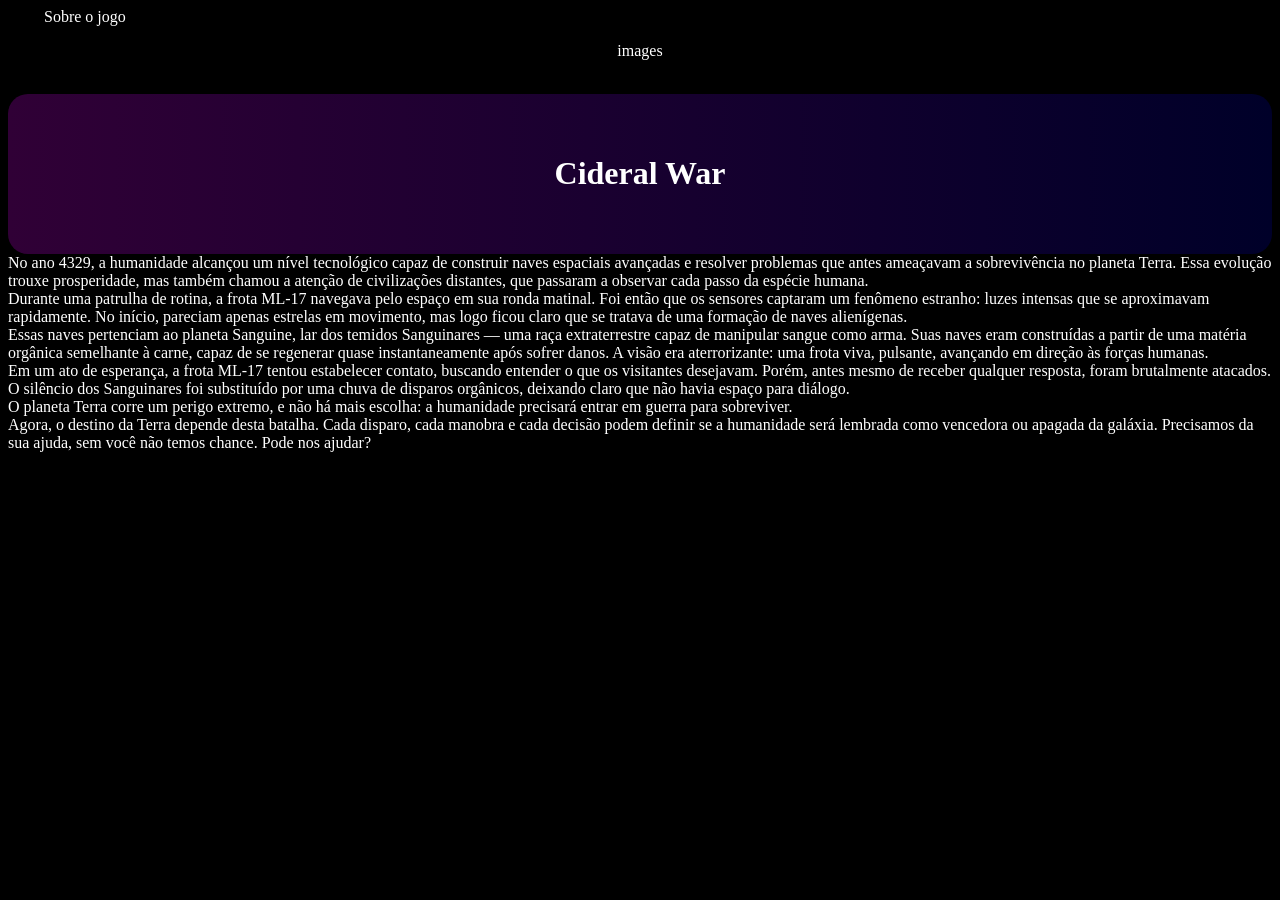
==== index.html @ a35ee403 "Jogo Incompleto" ====
<!DOCTYPE html>
<html lang="pt-br">
<head>
<title> **Cideral War**</title>
<meta charset="utf-8">
<meta name="description" content="**Cideral War**">
<meta name="viewport" content="width=device-width">
<link rel="stylesheet" href="style.css">
</head>
<body>
    <main class="text">
        <p class="text">
            Sobre o jogo
        </p>
        <p>images</p>
    </main>
<header>
    <h1>Cideral War</h1>
</header>
<p1>No ano 4329, a humanidade alcançou um nível tecnológico capaz de construir naves espaciais avançadas e resolver problemas que antes ameaçavam a sobrevivência no planeta Terra. Essa evolução trouxe prosperidade, mas também chamou a atenção de civilizações distantes, que passaram a observar cada passo da espécie humana.<br>
Durante uma patrulha de rotina, a frota ML-17 navegava pelo espaço em sua ronda matinal. Foi então que os sensores captaram um fenômeno estranho: luzes intensas que se aproximavam rapidamente. No início, pareciam apenas estrelas em movimento, mas logo ficou claro que se tratava de uma formação de naves alienígenas.<br>
Essas naves pertenciam ao planeta Sanguine, lar dos temidos Sanguinares — uma raça extraterrestre capaz de manipular sangue como arma. Suas naves eram construídas a partir de uma matéria orgânica semelhante à carne, capaz de se regenerar quase instantaneamente após sofrer danos. A visão era aterrorizante: uma frota viva, pulsante, avançando em direção às forças humanas.<br>
Em um ato de esperança, a frota ML-17 tentou estabelecer contato, buscando entender o que os visitantes desejavam. Porém, antes mesmo de receber qualquer resposta, foram brutalmente atacados. O silêncio dos Sanguinares foi substituído por uma chuva de disparos orgânicos, deixando claro que não havia espaço para diálogo.<br>
O planeta Terra corre um perigo extremo, e não há mais escolha: a humanidade precisará entrar em guerra para sobreviver.<br>
Agora, o destino da Terra depende desta batalha. Cada disparo, cada manobra e cada decisão podem definir se a humanidade será lembrada como vencedora ou apagada da galáxia. Precisamos da sua ajuda, sem você não temos chance. Pode nos ajudar?<br></p1>
</body>
</html>
---- style.css ----
body{background-color: black;}
.text {
    text-align: center;
    padding: 18px;
    color: white;
}
.text {
    display: inline;
}
header 
 { background: linear-gradient(to right, #300036, #000029);
    padding: 40px;
    text-align: center;
    color: white;

    border-radius: 20px;
}
p1 {color: white}
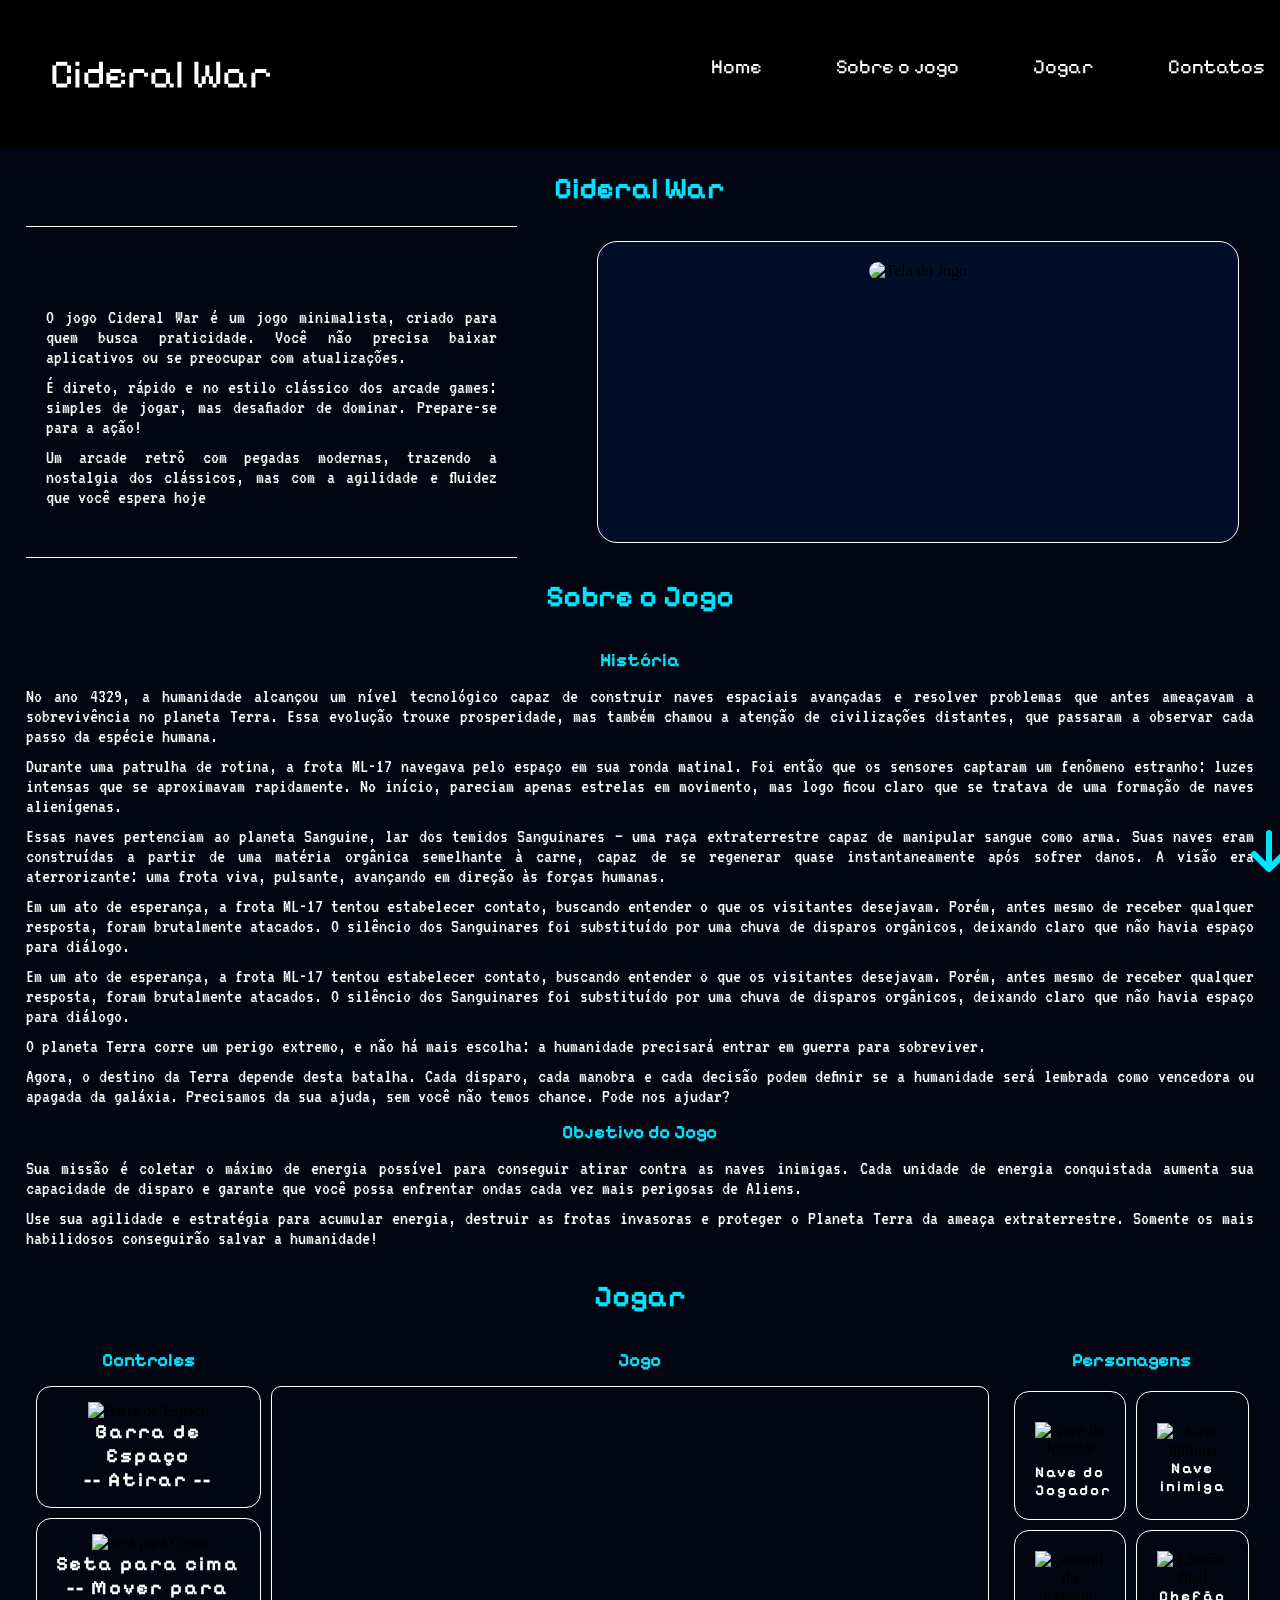
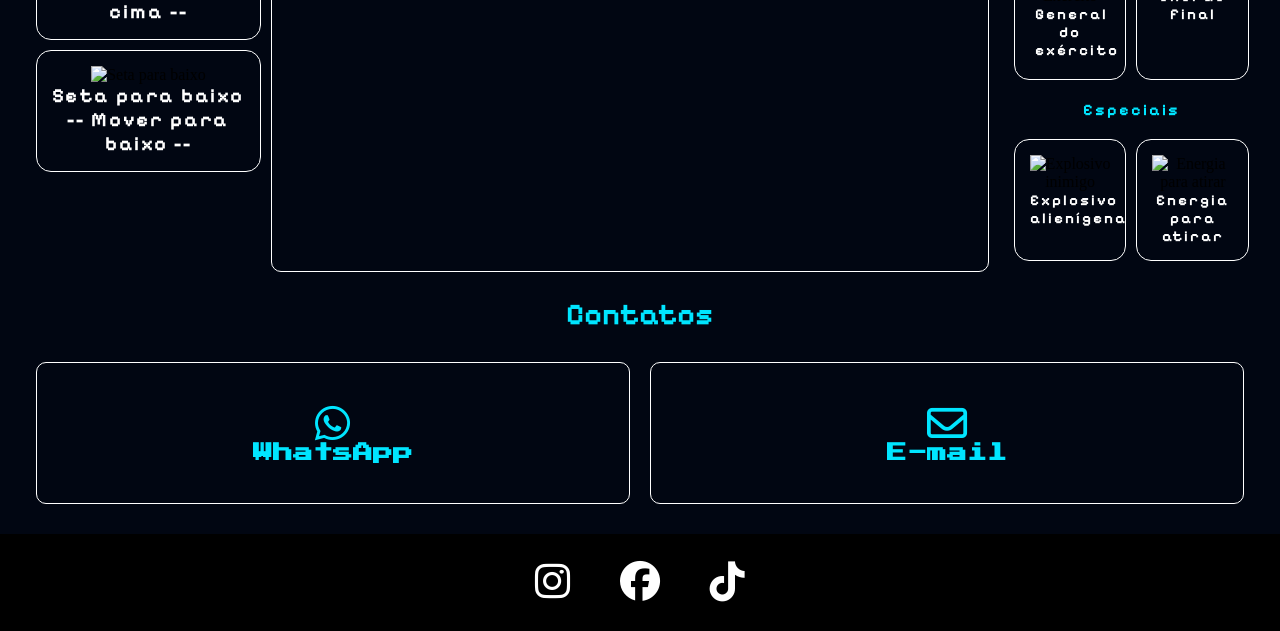
==== commit b825155f: "Página Completa" ====
--- a/index.html
+++ b/index.html
@@ -1,27 +1,202 @@
 <!DOCTYPE html>
 <html lang="pt-br">
 <head>
-<title> **Cideral War**</title>
+<title>**Cideral War**</title>
+
 <meta charset="utf-8">
 <meta name="description" content="**Cideral War**">
 <meta name="viewport" content="width=device-width">
+
+<link rel="preconnect" href="https://fonts.googleapis.com">
+<link rel="preconnect" href="https://fonts.gstatic.com" crossorigin>
+<link href="https://fonts.googleapis.com/css2?family=Press+Start+2P&display=swap" rel="stylesheet">
+
+<link rel="preconnect" href="https://fonts.googleapis.com">
+<link rel="preconnect" href="https://fonts.gstatic.com" crossorigin>
+<link href="https://fonts.googleapis.com/css2?family=Pixelify+Sans:wght@400..700&display=swap" rel="stylesheet">
+
+<link rel="preconnect" href="https://fonts.googleapis.com">
+<link rel="preconnect" href="https://fonts.gstatic.com" crossorigin>
+<link href="https://fonts.googleapis.com/css2?family=VT323&display=swap" rel="stylesheet">
+
+
+<link rel="stylesheet" href="https://cdnjs.cloudflare.com/ajax/libs/font-awesome/6.5.1/css/all.min.css">
 <link rel="stylesheet" href="style.css">
+
 </head>
 <body>
-    <main class="text">
-        <p class="text">
-            Sobre o jogo
-        </p>
-        <p>images</p>
-    </main>
 <header>
-    <h1>Cideral War</h1>
+    <a class="a_fora_nav" href="index.html" title="Página Inicial">Cideral War</a>
+    <nav> 
+        <ul>
+            <li> 
+                <a href="#home">Home</a>
+            </li>
+            <li>
+                <a href="#sobre_o_jogo">Sobre o jogo</a>
+            </li>
+            <li>
+                <a href="#jogar">Jogar</a>
+            </li>
+    
+            <li>
+                <a href="#contatos">Contatos</a>
+            </li>
+        </ul>
+    </nav>
 </header>
-<p1>No ano 4329, a humanidade alcançou um nível tecnológico capaz de construir naves espaciais avançadas e resolver problemas que antes ameaçavam a sobrevivência no planeta Terra. Essa evolução trouxe prosperidade, mas também chamou a atenção de civilizações distantes, que passaram a observar cada passo da espécie humana.<br>
-Durante uma patrulha de rotina, a frota ML-17 navegava pelo espaço em sua ronda matinal. Foi então que os sensores captaram um fenômeno estranho: luzes intensas que se aproximavam rapidamente. No início, pareciam apenas estrelas em movimento, mas logo ficou claro que se tratava de uma formação de naves alienígenas.<br>
-Essas naves pertenciam ao planeta Sanguine, lar dos temidos Sanguinares — uma raça extraterrestre capaz de manipular sangue como arma. Suas naves eram construídas a partir de uma matéria orgânica semelhante à carne, capaz de se regenerar quase instantaneamente após sofrer danos. A visão era aterrorizante: uma frota viva, pulsante, avançando em direção às forças humanas.<br>
-Em um ato de esperança, a frota ML-17 tentou estabelecer contato, buscando entender o que os visitantes desejavam. Porém, antes mesmo de receber qualquer resposta, foram brutalmente atacados. O silêncio dos Sanguinares foi substituído por uma chuva de disparos orgânicos, deixando claro que não havia espaço para diálogo.<br>
-O planeta Terra corre um perigo extremo, e não há mais escolha: a humanidade precisará entrar em guerra para sobreviver.<br>
-Agora, o destino da Terra depende desta batalha. Cada disparo, cada manobra e cada decisão podem definir se a humanidade será lembrada como vencedora ou apagada da galáxia. Precisamos da sua ajuda, sem você não temos chance. Pode nos ajudar?<br></p1>
+
+<main>
+    <section id="home">
+        <h2 class="h2_home">Cideral War</h2>
+        <div class="grid_home">
+            <div class="coluna_home">
+    <p>O jogo Cideral War é um jogo minimalista, criado para quem busca praticidade. Você não precisa baixar aplicativos ou se preocupar com atualizações.</p>
+    <p>É direto, rápido e no estilo clássico dos arcade games: simples de jogar, mas desafiador de dominar. Prepare-se para a ação!</p>
+    <p>Um arcade retrô com pegadas modernas, trazendo a nostalgia dos clássicos, mas com a agilidade e fluidez que você espera hoje</p>
+            </div>
+            <div class="coluna_imagemhome">
+                    <img src="IMG/Captura de tela 2026-04-05 163005.png" alt="Tela do Jogo">
+                </div>
+        </div>
+    </section>
+
+    <section id="sobre_o_jogo">
+        <h2>Sobre o Jogo</h2>
+            <div class="grid_sobre_o_jogo">
+                <div class="coluna_sobre">
+                    <h3>História</h3>
+                    
+                    <p>No ano 4329, a humanidade alcançou um nível tecnológico capaz de construir naves espaciais avançadas e resolver problemas que antes ameaçavam a sobrevivência no planeta Terra. Essa evolução trouxe prosperidade, mas também chamou a atenção de civilizações distantes, que passaram a observar cada passo da espécie humana.</p>
+                    <p>Durante uma patrulha de rotina, a frota ML-17 navegava pelo espaço em sua ronda matinal. Foi então que os sensores captaram um fenômeno estranho: luzes intensas que se aproximavam rapidamente. No início, pareciam apenas estrelas em movimento, mas logo ficou claro que se tratava de uma formação de naves alienígenas.</p>
+                    <p>Essas naves pertenciam ao planeta Sanguine, lar dos temidos Sanguinares — uma raça extraterrestre capaz de manipular sangue como arma. Suas naves eram construídas a partir de uma matéria orgânica semelhante à carne, capaz de se regenerar quase instantaneamente após sofrer danos. A visão era aterrorizante: uma frota viva, pulsante, avançando em direção às forças humanas.</p>
+                    <p>Em um ato de esperança, a frota ML-17 tentou estabelecer contato, buscando entender o que os visitantes desejavam. Porém, antes mesmo de receber qualquer resposta, foram brutalmente atacados. O silêncio dos Sanguinares foi substituído por uma chuva de disparos orgânicos, deixando claro que não havia espaço para diálogo.</p>
+                    <p>Em um ato de esperança, a frota ML-17 tentou estabelecer contato, buscando entender o que os visitantes desejavam. Porém, antes mesmo de receber qualquer resposta, foram brutalmente atacados. O silêncio dos Sanguinares foi substituído por uma chuva de disparos orgânicos, deixando claro que não havia espaço para diálogo.</p>
+                    <p>O planeta Terra corre um perigo extremo, e não há mais escolha: a humanidade precisará entrar em guerra para sobreviver.</p>    
+                    <p>Agora, o destino da Terra depende desta batalha. Cada disparo, cada manobra e cada decisão podem definir se a humanidade será lembrada como vencedora ou apagada da galáxia. Precisamos da sua ajuda, sem você não temos chance. Pode nos ajudar?</p>
+                <h3>Objetivo do Jogo</h3>
+                <p>Sua missão é coletar o máximo de energia possível para conseguir atirar contra as naves inimigas. Cada unidade de energia conquistada aumenta sua capacidade de disparo e garante que você possa enfrentar ondas cada vez mais perigosas de Aliens.</p>
+                <p>Use sua agilidade e estratégia para acumular energia, destruir as frotas invasoras e proteger o Planeta Terra da ameaça extraterrestre. Somente os mais habilidosos conseguirão salvar a humanidade!</p>
+                    
+                </div>
+    
+            </div>
+
+    </section>
+ 
+    <section id="jogar">
+        <h2>Jogar</h2>
+        <div class="grid_jogar">
+            <div class="coluna_controles">
+                <h3>Controles</h3>
+                <div class="atirar">
+                <img class="img_espaço" src="IMG/espaço.png" alt="Barra de Espaço">
+                <h5>Barra de Espaço <br>
+                -- Atirar --</h5>
+                </div>
+                <div class="movercima">
+                <img src="IMG/seta pra baixo.png." alt="Seta para Cima">
+                <h5> Seta para cima <br>
+                    -- Mover para cima --</h5>
+                </div>
+                <div class="moverbaixo">
+                <img src="IMG/seta pra cima.png." alt="Seta para baixo">
+                <h5>Seta para baixo <br>
+                    -- Mover para baixo --</h5>
+                </div>
+                </div>
+            
+                
+            <div class="coluna_jogo">
+                    <h3>Jogo</h3>
+                   <Iframe src="https://cideralwar.netlify.app/"></Iframe>
+                </div>
+
+            <div class="coluna_elementos">
+                <h3>Personagens</h3>
+                <div class="dupla_principais">
+                <div class="jogador">
+                <img class="imgnavejogador" src="IMG/nave jogador.png" alt="Nave do Jogador">
+                <h5>Nave do Jogador</h5>
+                </div>
+                <div class="nave_inimiga">
+                <img class="imgnaveinimiga" src="IMG/nave inimiga.png" alt="Nave inimiga">
+                <h5>Nave inimiga</h5>
+                </div>
+                </div>
+                <div class="dupla_boss">
+                <div class="comandante">
+                <img class="imggeneral" src="IMG/1.png" alt="General do Exército">
+                <h5>General do exército</h5>
+                </div>
+                <div class="boss">
+                <img class="imgboss" src="IMG/21.png" alt="Chefão final">
+                <h5>Chefão final</h5>
+                </div>
+                </div>
+                <h4 class="h4_especiais">Especiais</h4>
+                <div class="dupla_especiais">
+                <div class="explosivo">
+                <img class="imgmina" src="IMG/mine_12_01.png" alt="Explosivo inimigo">
+                <h5>Explosivo alienígena</h5>
+                </div>
+                <div class="energia">
+                <img class="imgenergia" src="IMG/energia.png" alt="Energia para atirar">
+                <h5>Energia para atirar</h5>
+                </div>
+                </div>
+
+            </div>
+        </div>
+    </div>
+
+    </section>
+
+     <section id="contatos">
+        <h2>Contatos</h2>
+        <div class="grid_contatos">
+            <div class="coluna">
+        <a class="a_contatos_whatsapp" href="https://wa.me/5544997555905" target="_blank" class="contato_whatsapp"><i class="fa-brands fa-whatsapp"></i><h4>WhatsApp</h4></a>
+            </div>
+
+            <div class="coluna">
+        <a class="a_contatos_email" href="mailto:matheus.ledo@grupointegrado.br"><i class="fa-regular fa-envelope"></i><h4>E-mail</h4></a>
+        </div>
+    </div>
+        </section>
+        </section>
+     </section>
+
+     <section>
+        <div class="grid_seta_descer">
+            <div class="coluna_seta">
+                <i class="fa-solid fa-arrow-down"></i>
+            </div>
+        </div>
+
+  <script id="m3d9c8">
+window.addEventListener("scroll", function() {
+    const seta = document.querySelector(".coluna_seta");
+
+    const scrollAtual = window.scrollY;
+    const alturaTela = window.innerHeight;
+    const alturaTotal = document.documentElement.scrollHeight;
+
+    if (scrollAtual + alturaTela >= alturaTotal - 10) {
+        seta.classList.add("sumir");
+    } else {
+        seta.classList.remove("sumir");
+    }
+});
+</script>
+     </section>
+     
+
+</main>
+<footer>
+    <a href="https://www.instagram.com/matheusledo__/" target="_blank" class="footer_instagram"><i class="fa-brands fa-instagram"></i> </a>
+    <a href="https://www.facebook.com/matheus.ledo.568/" target="_blank"  class="footer_facebook"><i class="fa-brands fa-facebook"></i></a>
+    <a href="https://www.tiktok.com/@math_ledo" target="_blank" class="footer_tiktok"><i class="fa-brands fa-tiktok"></i></a>
+</footer>
 </body>
-</html>                                                     +</html>                                                      
--- a/style.css
+++ b/style.css
@@ -1,19 +1,478 @@
-body{background-color: black;}
-.text {
+* {
+    margin: 0;
+    padding: 0;
+    scroll-behavior: smooth;
+    scroll-padding-top: 150px;
+   
+    ::-webkit-scrollbar {
+    width: 12px; 
+}
+
+::-webkit-scrollbar-track {
+    background: #020d27; 
+}
+
+::-webkit-scrollbar-thumb {
+    background-color: #00E5FF; 
+    border-radius: 20px; 
+    border: 3px solid #008492; 
+}
+
+
+::-webkit-scrollbar-thumb:hover {
+    background-color: rgb(21, 255, 0);
+}
+    a:hover {
+            color: rgb(21, 255, 0);
+            h4 {
+                color: rgb(21, 255, 0);
+            }
+        }
+        
+        .a_contatos_whatsapp:hover {
+             color: rgb(21, 255, 0);
+            .fa-brands.fa-whatsapp {
+                color: rgb(21, 255, 0);
+                 border: 1px solid rgb(21, 255, 0);
+            }
+
+    }
+
+     .a_contatos_email:hover {
+             color: rgb(21, 255, 0);
+            .fa-regular.fa-envelope {
+                color: rgb(21, 255, 0);
+            }
+
+    }
+
+
+    }
+    i:hover {
+        color: rgb(21, 255, 0);
+    }
+    .a_fora_nav:hover {
+        color: rgb(21, 255, 0);
+    }
+
+
+body {
+    background-color: #010612;
+}
+
+ header {
+    background-color: black ;
+    position: fixed;
+    width: 100%;
+    padding: 20px;
+    margin-bottom: 20px;
+
+    .a_fora_nav {
+        text-decoration: none;
+        color: rgb(255, 255, 255);
+        text-align: center;
+        float: left;
+        padding: 30px;
+        font-size: 40px;
+        font-family: "Pixelify Sans";
+        font-weight: 400;
+        
+    }
+    nav {
+        
+        float: right;
+        ul {
+            list-style: none;
+            li {
+                display: inline-block;
+                padding: 25px;
+                a {
+                    text-align: center;
+                    text-decoration: none;
+                    color: white;
+                    padding: 10px;
+                    float: right;
+                    font-size: 20px;
+                    font-family: "Pixelify Sans";
+                    font-weight: 400;         
+                }
+
+            }
+        }
+    }
+ }
+
+ main {
+    background-color: #010612;
+    margin: auto;
+    width: 96%;
+    padding: 20px;
+    text-align: justify;
+    
+
+    .h2_home {
+        margin-top: 150px;
+    }
+
+    h2 {
+        font-family: "Pixelify Sans";
+        text-align: center;
+        margin:  20px 0;
+        text-decoration: none;
+        font-size: 30px;
+        scroll-margin-top: 10px;
+        color: #00E5FF;
+        
+    }
+    h3 {
+        font-family: "Pixelify Sans";
+        text-align: center;
+        margin: 15px 0;
+        color: #00E5FF;
+    }
+
+
+    p {
+        margin: 10px 0;
+        font-family: "VT323";
+        font-size: 20px;
+        font-weight: 300;
+        color: white;
+    }
+#home {
+    .grid_home {
+        display: grid;
+        grid-template-columns: 40% 60%;
+
+    .coluna_home {
+        border-top: 1px solid white;
+        border-bottom: 1px solid white;
+        padding: 40px;
+        padding-top: 70px;
+        text-align: justify;
+        padding-left: 20px;
+        padding-right: 20px;
+    }
+
+    .coluna_imagemhome {
+        border: 1px solid white;
+        border-radius: 20px;
+        padding: 20px;
+        margin: 15px;
+        margin-left: 80px;
+        text-align: center;
+        background-color: #020d27;
+        img {
+            width: 80%;
+            height: auto;
+            text-align: center;
+            border-radius: 20px;
+        }
+    }
+    }
+}
+
+#sobre_o_jogo {
+    .grid_sobre_o_jogo {
+    
+        display: grid;
+        grid-template-columns: 100%;
+
+        }
+        }
+    }
+
+      #jogar {
+        .grid_jogar {
+            
+            display: grid;
+            grid-template-columns: 20% 60% 20%;
+            
+            .coluna_controles {
+                .atirar {
+                    border: 1px solid white;
+                    margin: 10px;
+                    padding: 15px;
+                    border-radius: 15px;
+                    text-align: center;
+                }
+               
+                .movercima {
+                    border: 1px solid white;
+                    margin: 10px;
+                    padding: 15px;
+                    border-radius: 15px;
+                    text-align: center;
+                }
+              
+                .moverbaixo {
+                    border: 1px solid white;
+                    margin: 10px;
+                    padding: 15px;
+                    border-radius: 15px;
+                    text-align: center;
+                }
+              
+                h5 {
+                    text-align: center;
+                    font-family: "Pixelify Sans";
+                    letter-spacing: 2px;
+                    font-size: 20px;
+                    color: white;
+                
+
+                }
+
+                img {
+                    width: 25%;
+                    height: auto;
+                    text-align: center;
+                }
+
+                .img_espaço {
+                      width: 40%;
+                    height: auto;
+                    text-align: center;
+                }
+            }
+
+
+        .coluna_jogo {
+
+            iframe {
+                border: 1px solid white;
+                border-radius: 10px;
+                width: 96.5%;
+                 max-width: 854px;
+                height: 480px;
+                border-radius: 10px;
+                padding: 2px ;
+}
+            }
+        }
+
+            .coluna_elementos {
+                .dupla_principais{
+                display: grid;
+                grid-template-columns: 50% 50%;
+                gap: 0px;
+                        }
+
+                        .dupla_boss{
+                display: grid;
+                grid-template-columns: 50% 50%;
+                gap: 0px;
+                        }
+
+                        .dupla_especiais{
+                display: grid;
+                grid-template-columns: 50% 50%;
+                gap: 0px;
+                        }
+                
+
+                .h4_especiais {
+                    font-family: "Pixelify Sans";
+                    letter-spacing: 2px;
+                    text-align: center;
+                    margin: 15px 0;
+                    color: #00E5FF;
+                }
+
+                
+            .jogador {
+                    border: 1px solid white;
+                    margin: 5px;
+                    padding: 20px;
+                    border-radius: 15px;
+                    text-align: center;
+                }
+
+                .nave_inimiga {
+                    border: 1px solid white;
+                    margin: 5px;
+                    padding: 20px;
+                    border-radius: 15px;
+                    text-align: center;
+
+                }
+
+                .comandante {
+                    border: 1px solid white;
+                    margin: 5px;
+                    padding: 20px;
+                    border-radius: 15px;
+                    text-align: center;
+
+                }
+
+                .boss {
+                    border: 1px solid white;
+                    margin: 5px;
+                    padding: 20px;
+                    border-radius: 15px;
+                    text-align: center;
+
+                }
+                
+                .explosivo {
+                    border: 1px solid white;
+                    margin: 5px;
+                    padding: 15px;
+                    border-radius: 15px;
+                    text-align: center;
+
+                }
+
+                .energia {
+                    border: 1px solid white;
+                   margin: 5px;
+                    padding: 15px;
+                    border-radius: 15px;
+                    text-align: center;
+
+                }
+
+                h5 {
+                    text-align: center;
+                    font-family: "Pixelify Sans";
+                     letter-spacing: 2px;
+                    font-size: 15px;
+                    color: white;
+
+                }
+
+                img {
+                    width: 25%;
+                    height: auto;
+                    text-align: center;
+                }
+
+
+                .imgnavejogador {
+                      width: 90%;
+                    height: auto;
+                    margin-bottom: 5px;
+                    margin-top: 10px;
+                    text-align: center;
+                }
+
+                .imgnaveinimiga {
+                      width: 55%;
+                      margin-top: 11px;
+                    height: auto;
+                    text-align: center;
+                }
+
+                .imggeneral {
+                      width: 40%;
+                    height: auto;
+                    text-align: center;
+                }
+
+                .imgboss {
+                      width: 40%;
+                    height: auto;
+                    text-align: center;
+                }
+
+                .imgmina {
+                      width: 40%;
+                    height: auto;
+                    text-align: center;
+                }
+
+                .imgenergia {
+                      width: 30%;
+                    height: auto;
+                    text-align: center;
+                }
+                
+            }
+        }              
+    
+
+
+
+#contatos {
+    background-color: #010612;
+
+    .a_contatos_whatsapp {
+        text-decoration: none;
+        color: #00E5FF;
+        font-family: "Press Start 2P";
+        i {
+            font-size: 40px;
+        }
+    }
+.a_contatos_email {
+    text-decoration: none;
+    color: #00E5FF;
+    font-family: "Press Start 2P";
+     i {
+            font-size: 40px;
+        }
+    }
+   
+        .grid_contatos {
+        display: grid;
+        grid-template-columns: 50% 50%;
+      
+            .coluna {
+                border: 1px solid rgb(255, 255, 255);
+                background-color: #010612;
+                border-radius: 10px;
+                margin: 10px;
+                text-align: center;
+                padding: 40px;
+                font-size: 20px;
+             }
+            }
+    }
+
+
+
+.grid_seta_descer {
+    .coluna_seta {
+        text-align: right;
+        position: fixed;
+        bottom: 20px;
+        left: 97.7%;
+        
+
+        font-size: 48px;   
+        color: #00E5FF;
+        z-index: 1000;
+
+  opacity: 1;
+        transition: opacity 0.3s ease;
+    }
+
+    .coluna_seta.sumir {
+        opacity: 0;
+        pointer-events: none;
+    }
+}
+
+footer {
+    background-color: black;
     text-align: center;
-    padding: 18px;
-    color: white;
-}
-.text {
-    display: inline;
-}
-header 
- { background: linear-gradient(to right, #300036, #000029);
-    padding: 40px;
-    text-align: center;
-    color: white;
-
-    border-radius: 20px;
-}
-p1 {color: white}
-
+    font-size: 40px;
+    text-decoration: none;
+    padding: 25px;
+    .footer_instagram {
+        text-decoration: none;
+        padding: 20px;
+        color: white;
+    }
+    .footer_facebook {
+        text-decoration: none;
+        padding: 20px;
+        color: white;
+    }
+    .footer_tiktok {
+        text-decoration: none;
+        padding: 20px;
+        color: white;
+    }
+}
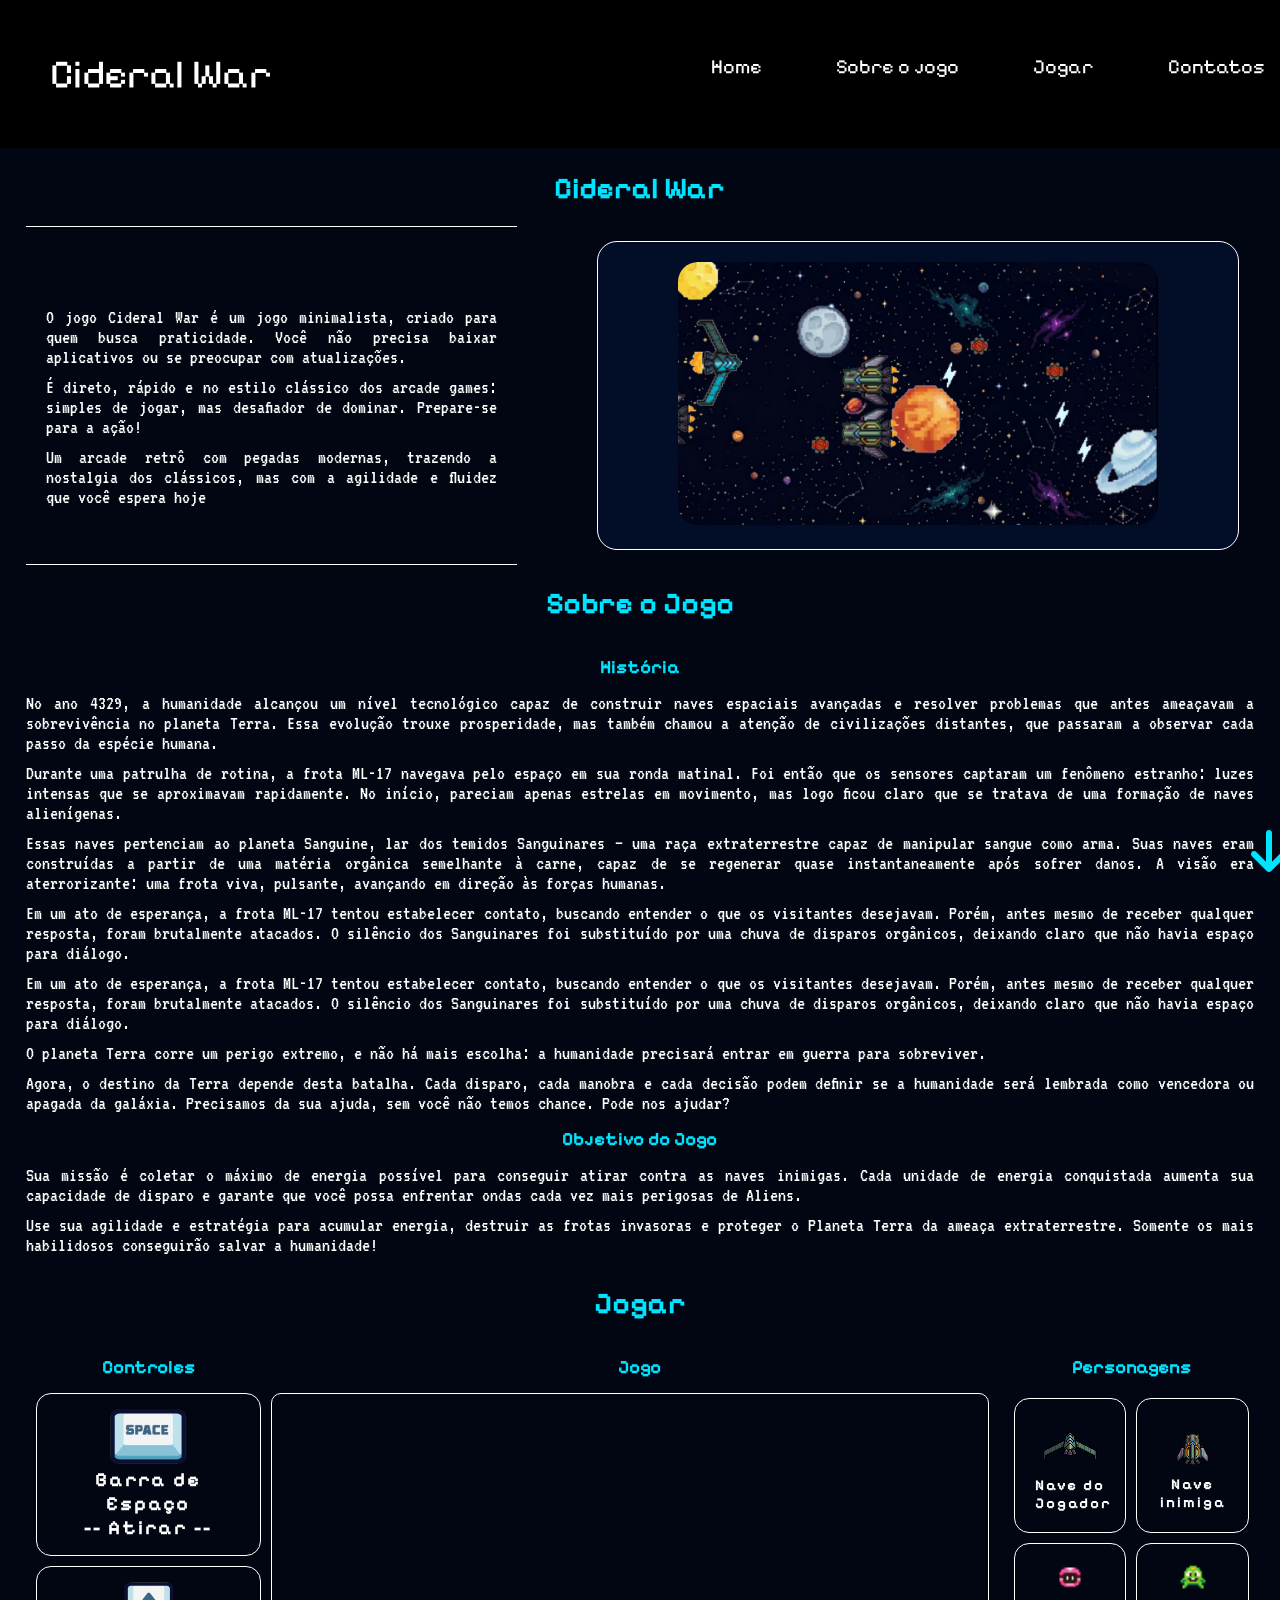
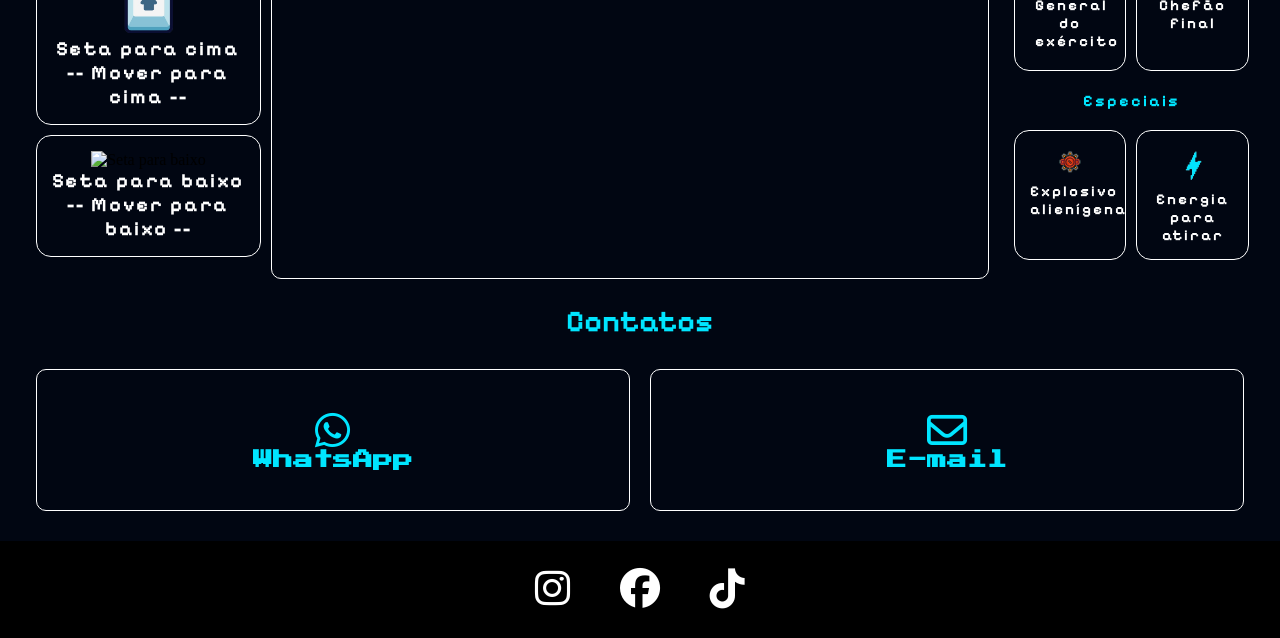
==== commit 658df171: "Alteração HTML e IMGS" ====
--- a/index.html
+++ b/index.html
@@ -95,12 +95,12 @@
                 -- Atirar --</h5>
                 </div>
                 <div class="movercima">
-                <img src="IMG/seta pra baixo.png." alt="Seta para Cima">
+                <img src="IMG/seta pra cima .png" alt="Seta para Cima">
                 <h5> Seta para cima <br>
                     -- Mover para cima --</h5>
                 </div>
                 <div class="moverbaixo">
-                <img src="IMG/seta pra cima.png." alt="Seta para baixo">
+                <img src="IMG/seta pra baixo.png." alt="Seta para baixo">
                 <h5>Seta para baixo <br>
                     -- Mover para baixo --</h5>
                 </div>
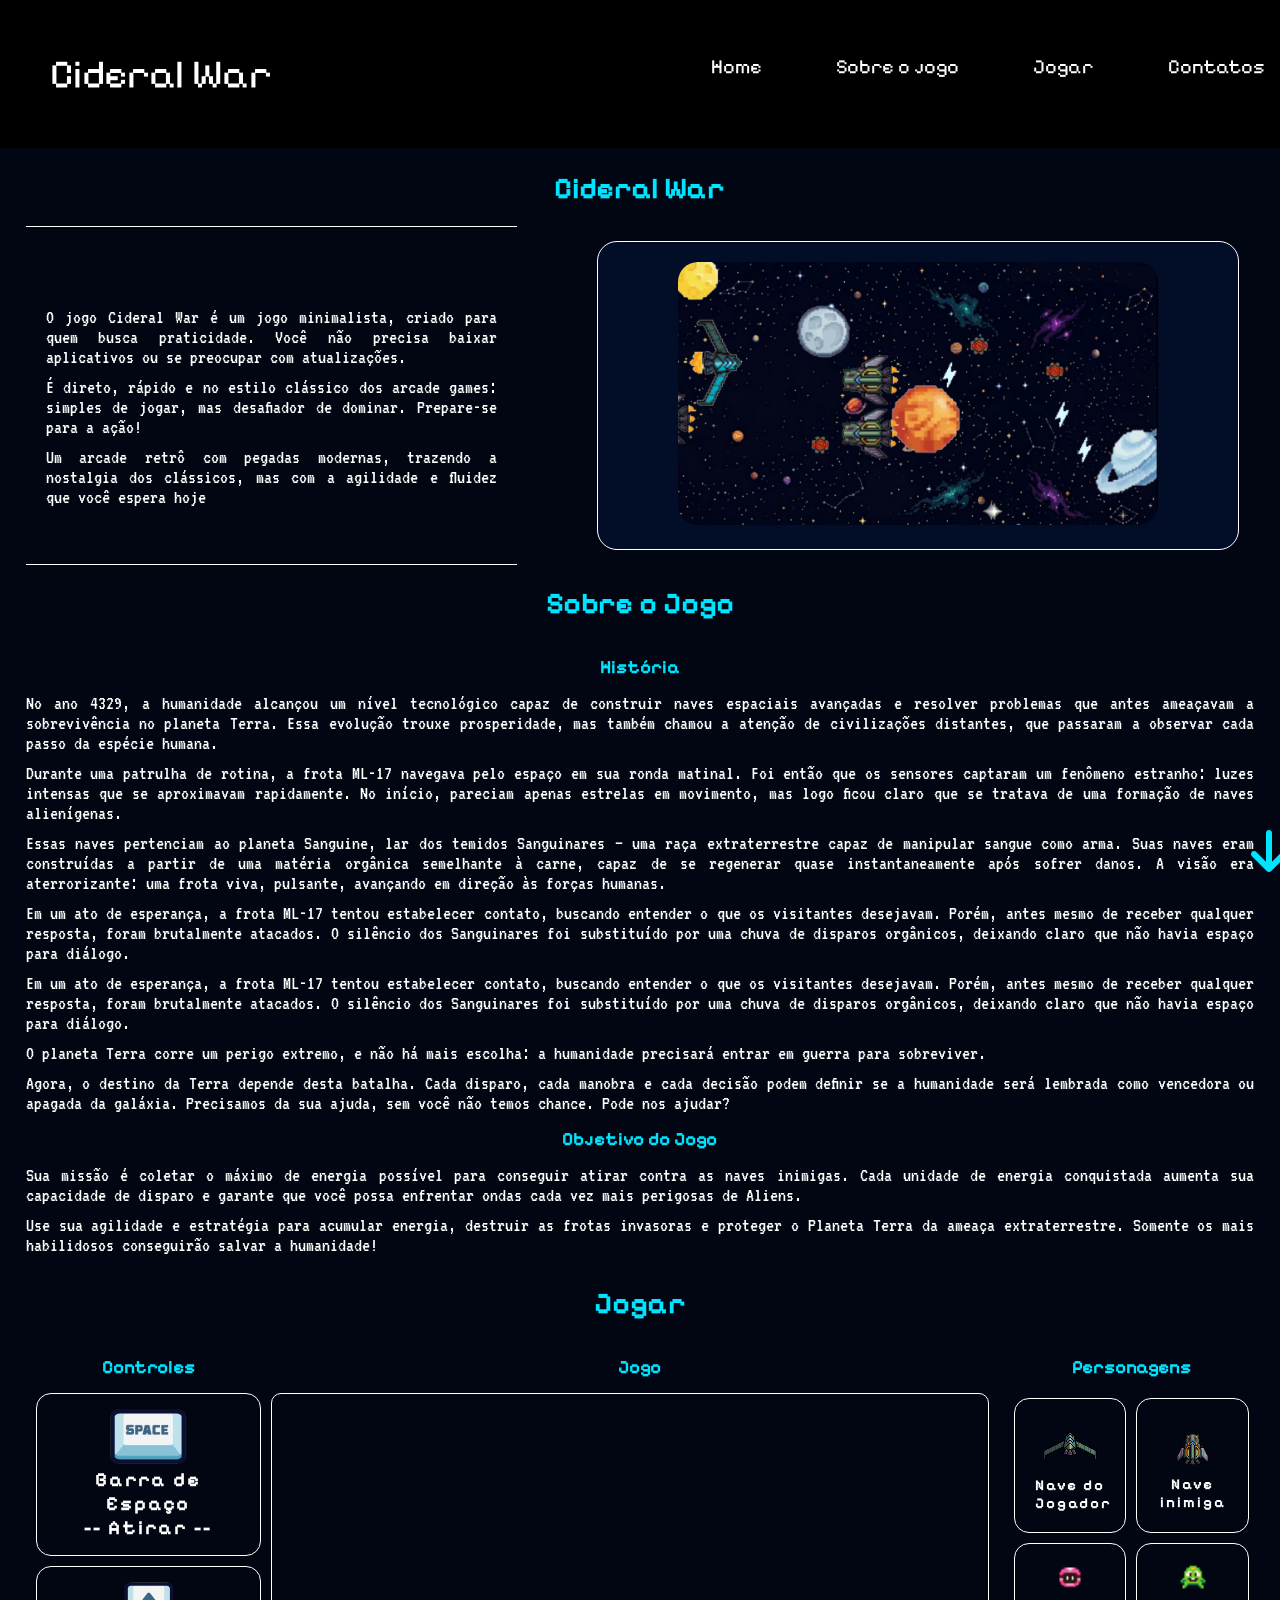
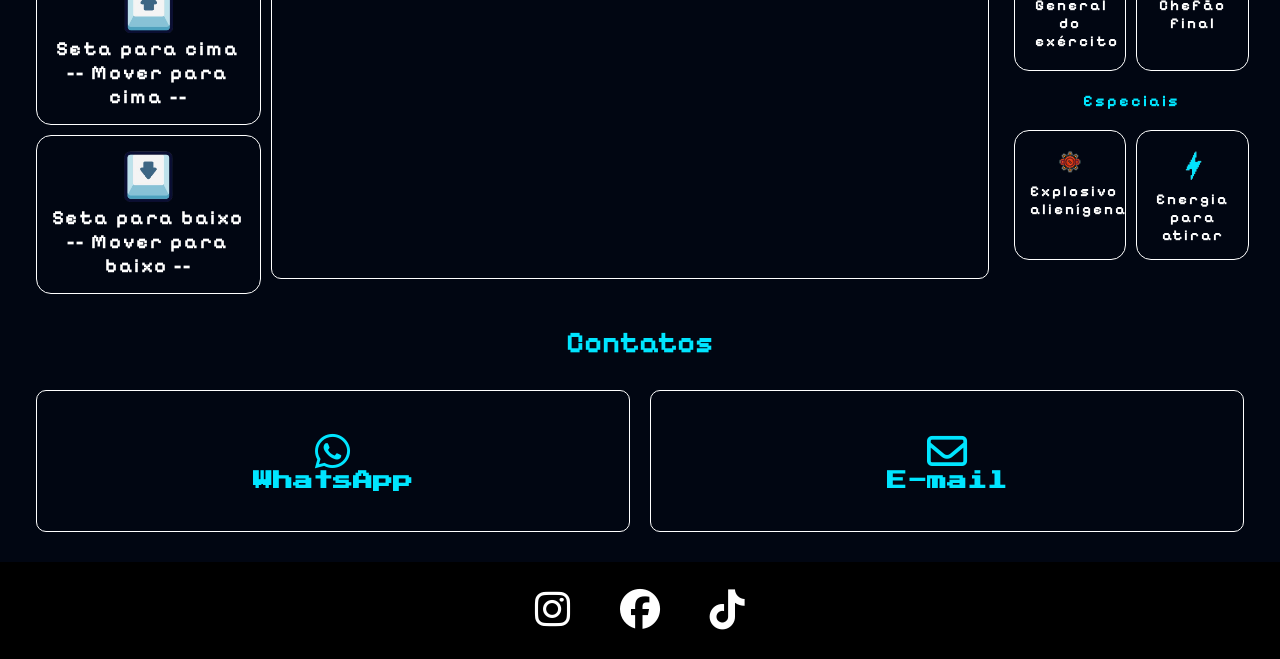
==== commit 99dd2019: "Mudança HTML" ====
--- a/index.html
+++ b/index.html
@@ -100,7 +100,7 @@
                     -- Mover para cima --</h5>
                 </div>
                 <div class="moverbaixo">
-                <img src="IMG/seta pra baixo.png." alt="Seta para baixo">
+                <img src="IMG/seta pra baixo.png" alt="Seta para baixo">
                 <h5>Seta para baixo <br>
                     -- Mover para baixo --</h5>
                 </div>
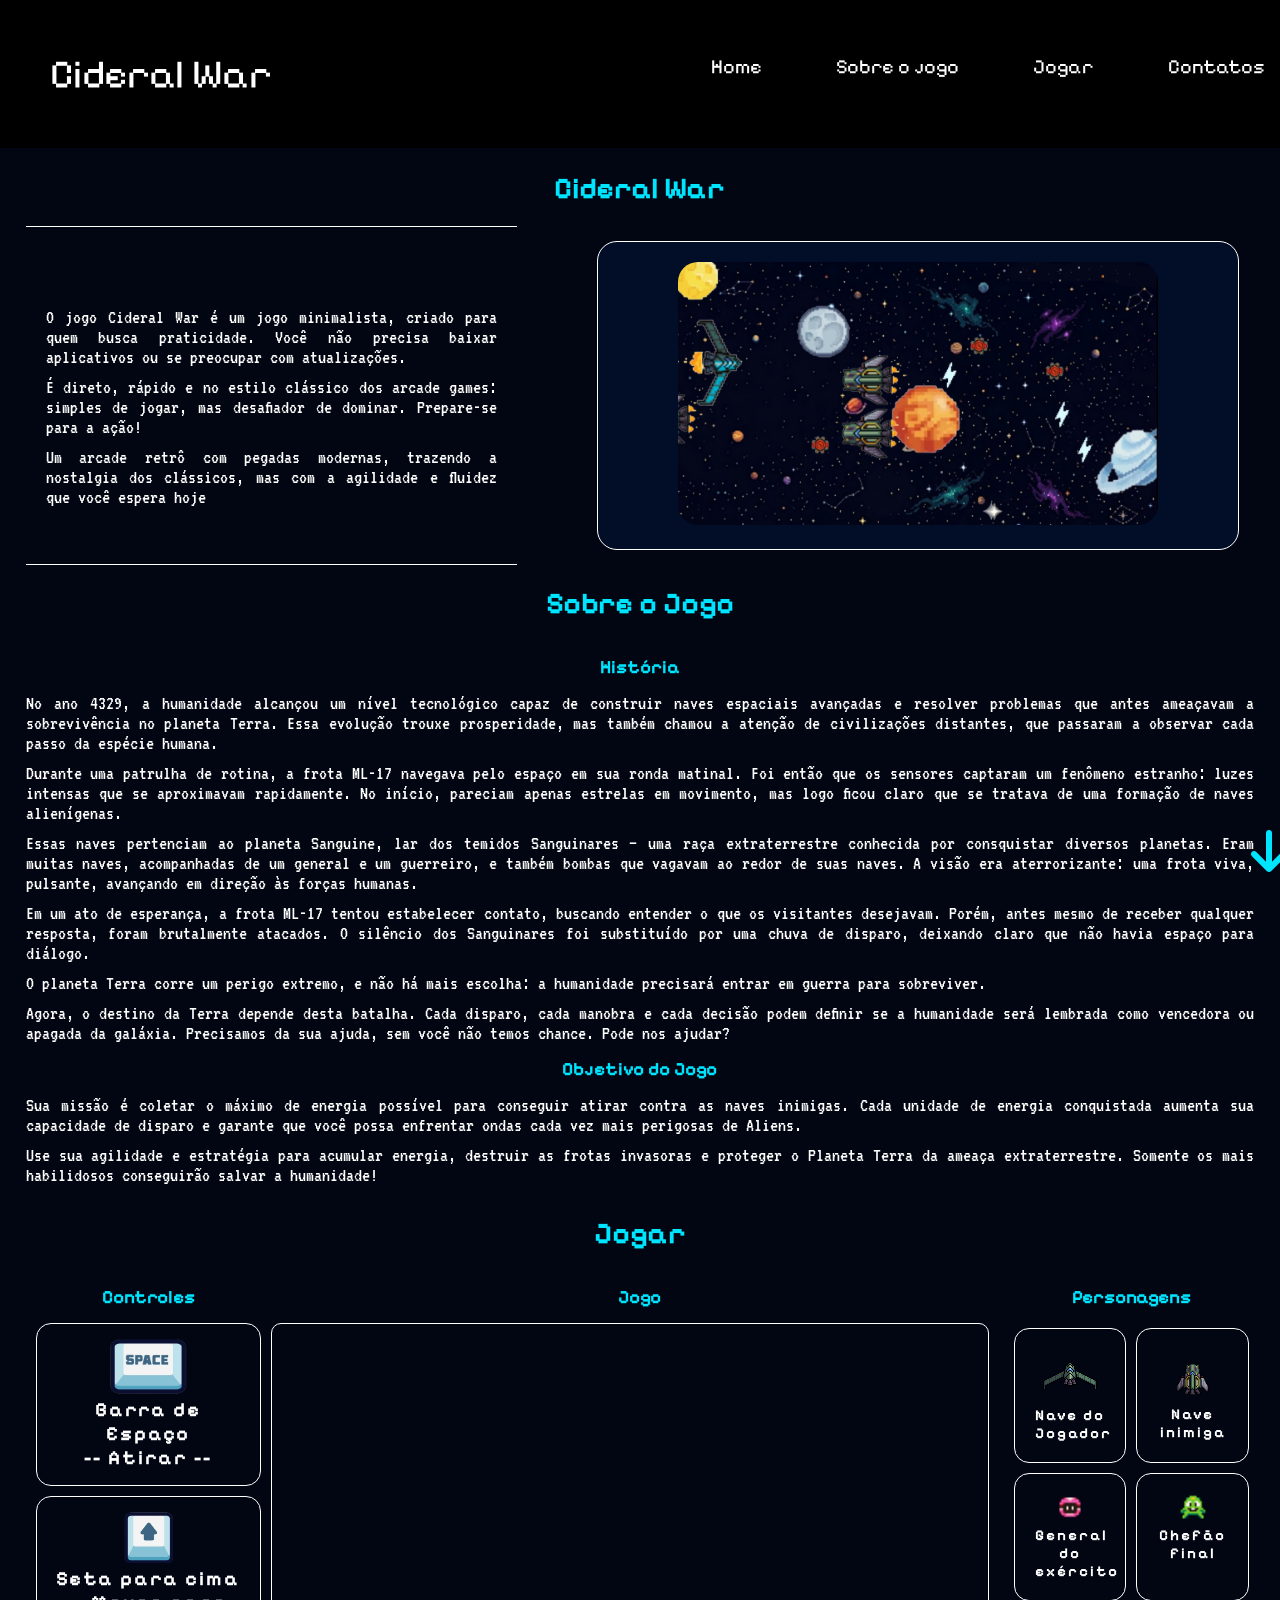
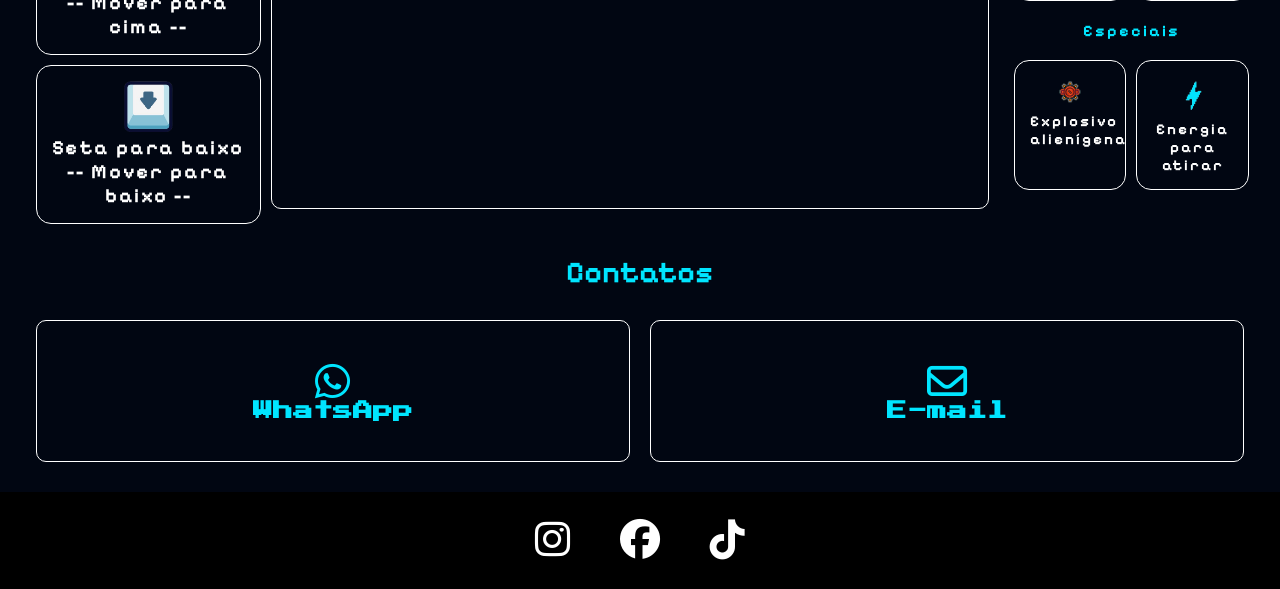
==== commit 3fd100a8: "Alteração história HTML" ====
--- a/index.html
+++ b/index.html
@@ -69,9 +69,8 @@
                     
                     <p>No ano 4329, a humanidade alcançou um nível tecnológico capaz de construir naves espaciais avançadas e resolver problemas que antes ameaçavam a sobrevivência no planeta Terra. Essa evolução trouxe prosperidade, mas também chamou a atenção de civilizações distantes, que passaram a observar cada passo da espécie humana.</p>
                     <p>Durante uma patrulha de rotina, a frota ML-17 navegava pelo espaço em sua ronda matinal. Foi então que os sensores captaram um fenômeno estranho: luzes intensas que se aproximavam rapidamente. No início, pareciam apenas estrelas em movimento, mas logo ficou claro que se tratava de uma formação de naves alienígenas.</p>
-                    <p>Essas naves pertenciam ao planeta Sanguine, lar dos temidos Sanguinares — uma raça extraterrestre capaz de manipular sangue como arma. Suas naves eram construídas a partir de uma matéria orgânica semelhante à carne, capaz de se regenerar quase instantaneamente após sofrer danos. A visão era aterrorizante: uma frota viva, pulsante, avançando em direção às forças humanas.</p>
-                    <p>Em um ato de esperança, a frota ML-17 tentou estabelecer contato, buscando entender o que os visitantes desejavam. Porém, antes mesmo de receber qualquer resposta, foram brutalmente atacados. O silêncio dos Sanguinares foi substituído por uma chuva de disparos orgânicos, deixando claro que não havia espaço para diálogo.</p>
-                    <p>Em um ato de esperança, a frota ML-17 tentou estabelecer contato, buscando entender o que os visitantes desejavam. Porém, antes mesmo de receber qualquer resposta, foram brutalmente atacados. O silêncio dos Sanguinares foi substituído por uma chuva de disparos orgânicos, deixando claro que não havia espaço para diálogo.</p>
+                    <p>Essas naves pertenciam ao planeta Sanguine, lar dos temidos Sanguinares — uma raça extraterrestre conhecida por consquistar diversos planetas. Eram muitas naves, acompanhadas de um general e um guerreiro, e também bombas que vagavam ao redor de suas naves. A visão era aterrorizante: uma frota viva, pulsante, avançando em direção às forças humanas.</p>
+                    <p>Em um ato de esperança, a frota ML-17 tentou estabelecer contato, buscando entender o que os visitantes desejavam. Porém, antes mesmo de receber qualquer resposta, foram brutalmente atacados. O silêncio dos Sanguinares foi substituído por uma chuva de disparo, deixando claro que não havia espaço para diálogo.</p>
                     <p>O planeta Terra corre um perigo extremo, e não há mais escolha: a humanidade precisará entrar em guerra para sobreviver.</p>    
                     <p>Agora, o destino da Terra depende desta batalha. Cada disparo, cada manobra e cada decisão podem definir se a humanidade será lembrada como vencedora ou apagada da galáxia. Precisamos da sua ajuda, sem você não temos chance. Pode nos ajudar?</p>
                 <h3>Objetivo do Jogo</h3>
@@ -95,7 +94,7 @@
                 -- Atirar --</h5>
                 </div>
                 <div class="movercima">
-                <img src="IMG/seta pra cima .png" alt="Seta para Cima">
+                <img src="IMG/seta pra cima .png " alt="Seta para Cima">
                 <h5> Seta para cima <br>
                     -- Mover para cima --</h5>
                 </div>
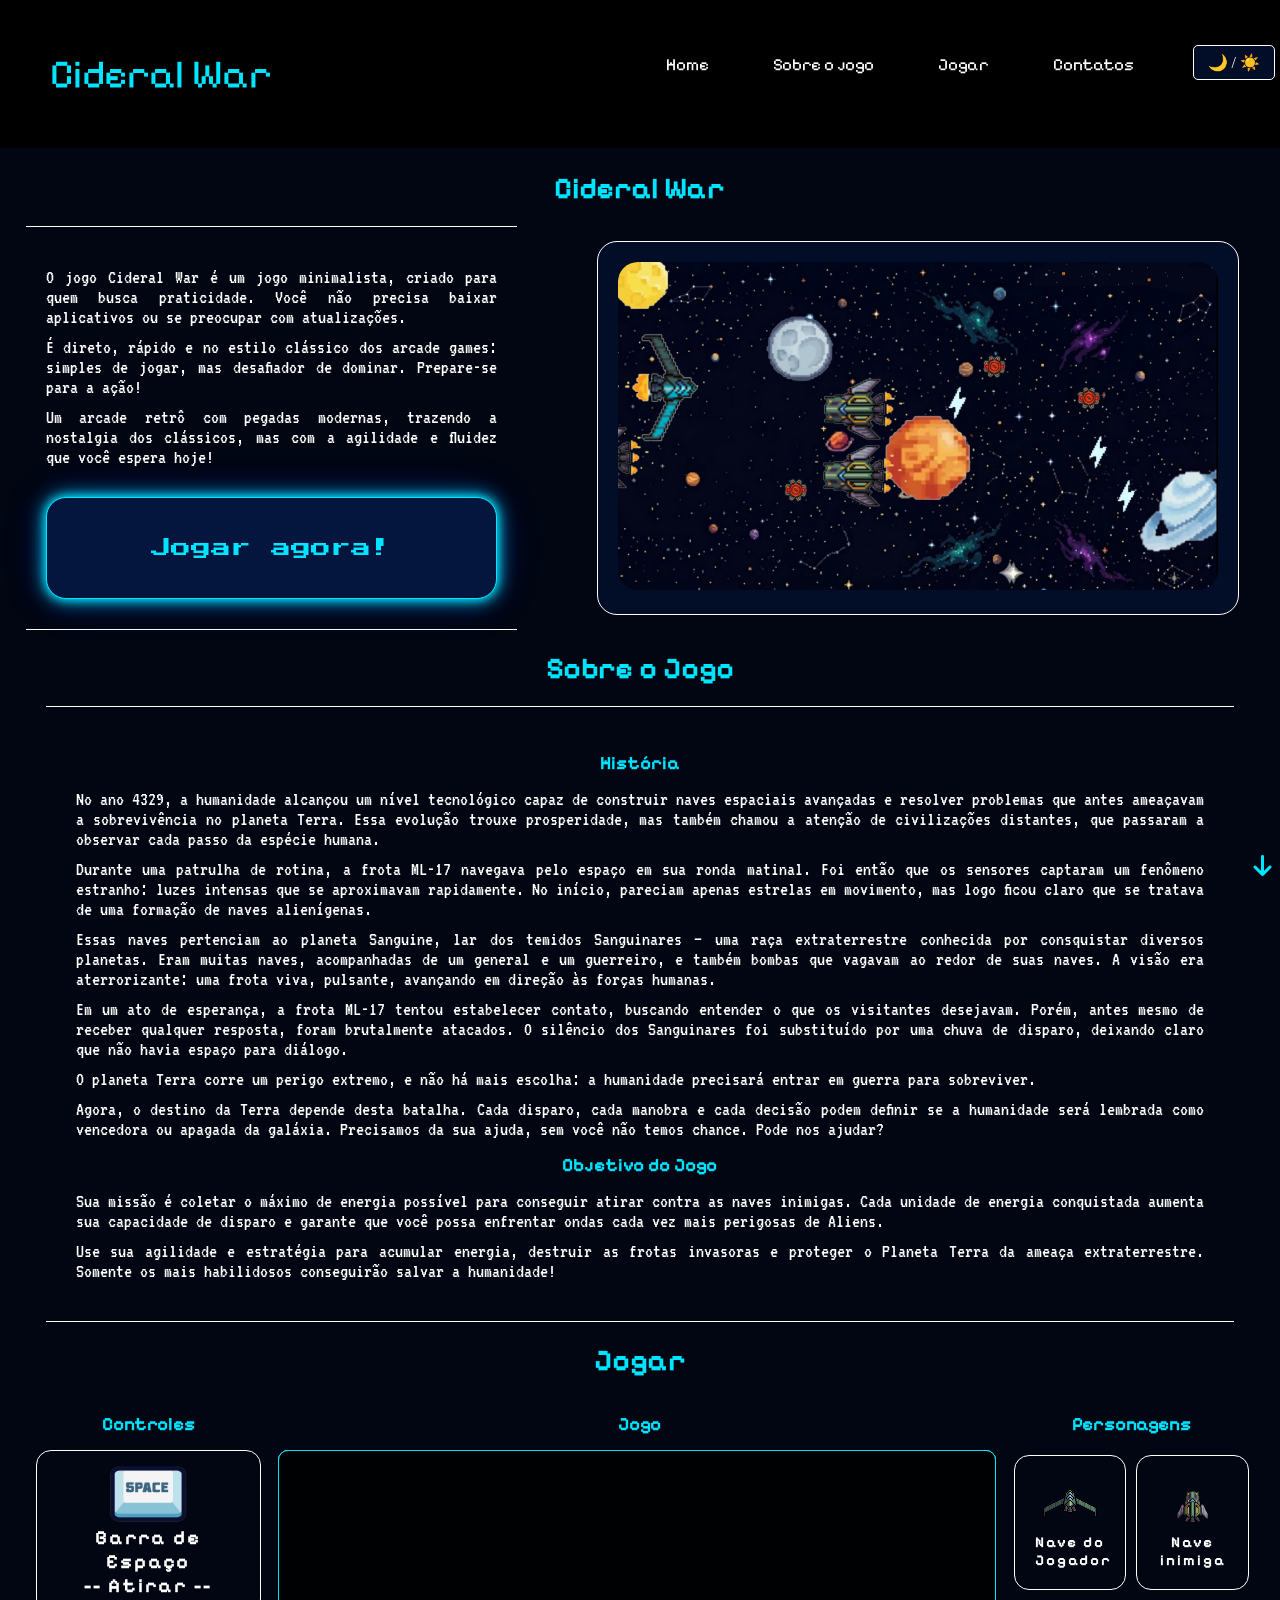
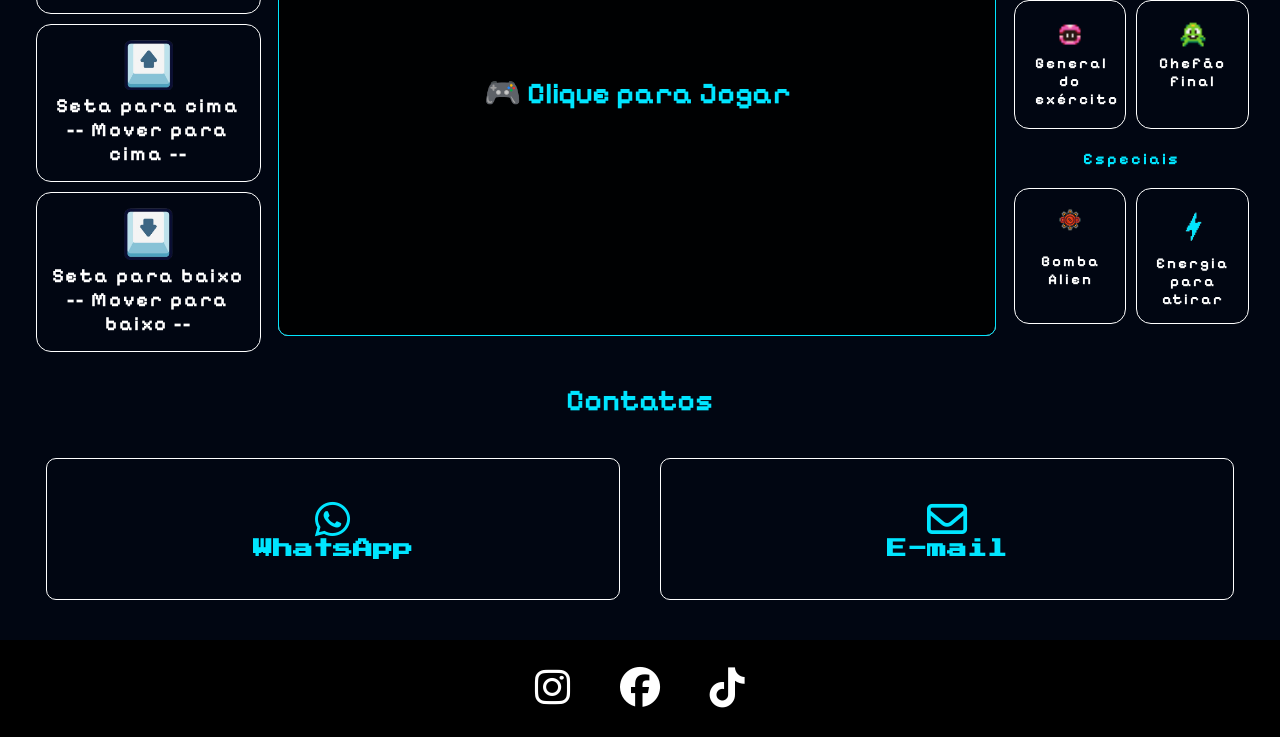
==== commit 3eaa5cc5: "Alteração no iframe - botão jogar - coreções css" ====
--- a/index.html
+++ b/index.html
@@ -27,23 +27,19 @@
 <body>
 <header>
     <a class="a_fora_nav" href="index.html" title="Página Inicial">Cideral War</a>
-    <nav> 
-        <ul>
-            <li> 
-                <a href="#home">Home</a>
-            </li>
-            <li>
-                <a href="#sobre_o_jogo">Sobre o jogo</a>
-            </li>
-            <li>
-                <a href="#jogar">Jogar</a>
-            </li>
-    
-            <li>
-                <a href="#contatos">Contatos</a>
-            </li>
-        </ul>
-    </nav>
+   <nav> 
+  <ul>
+    <li><a href="#home">Home</a></li>
+    <li><a href="#sobre_o_jogo">Sobre o jogo</a></li>
+    <li><a href="#jogar">Jogar</a></li>
+    <li><a href="#contatos">Contatos</a></li>
+    <li><button onclick="trocarTema()">🌙 / ☀️</button></li>
+  </ul>
+</nav>
+
+
+     
+
 </header>
 
 <main>
@@ -53,7 +49,8 @@
             <div class="coluna_home">
     <p>O jogo Cideral War é um jogo minimalista, criado para quem busca praticidade. Você não precisa baixar aplicativos ou se preocupar com atualizações.</p>
     <p>É direto, rápido e no estilo clássico dos arcade games: simples de jogar, mas desafiador de dominar. Prepare-se para a ação!</p>
-    <p>Um arcade retrô com pegadas modernas, trazendo a nostalgia dos clássicos, mas com a agilidade e fluidez que você espera hoje</p>
+    <p>Um arcade retrô com pegadas modernas, trazendo a nostalgia dos clássicos, mas com a agilidade e fluidez que você espera hoje!</p>
+   <a class="botao_home_jogar" href="#jogar">Jogar agora!</a>
             </div>
             <div class="coluna_imagemhome">
                     <img src="IMG/Captura de tela 2026-04-05 163005.png" alt="Tela do Jogo">
@@ -104,13 +101,27 @@
                     -- Mover para baixo --</h5>
                 </div>
                 </div>
-            
+                            
+           <div class="coluna_jogo">
+    <h3>Jogo</h3>
+
+    <div class="container_jogo">
+        
+        <!-- Overlay clicável -->
+        <div id="overlay" onclick="iniciarJogo()">
+            <h2>🎮 Clique para Jogar</h2>
+        </div>
+
+        <!-- Iframe -->
+        <iframe 
+            id="meuJogo"
+            src="https://cideralwar.netlify.app/"
+            allowfullscreen>
+        </iframe>
+
+    </div>
+</div>
                 
-            <div class="coluna_jogo">
-                    <h3>Jogo</h3>
-                   <Iframe src="https://cideralwar.netlify.app/"></Iframe>
-                </div>
-
             <div class="coluna_elementos">
                 <h3>Personagens</h3>
                 <div class="dupla_principais">
@@ -137,7 +148,7 @@
                 <div class="dupla_especiais">
                 <div class="explosivo">
                 <img class="imgmina" src="IMG/mine_12_01.png" alt="Explosivo inimigo">
-                <h5>Explosivo alienígena</h5>
+                <h5 div="explosivo_h5">Bomba Alien</h5>
                 </div>
                 <div class="energia">
                 <img class="imgenergia" src="IMG/energia.png" alt="Energia para atirar">
@@ -190,12 +201,46 @@
 </script>
      </section>
      
-
 </main>
 <footer>
     <a href="https://www.instagram.com/matheusledo__/" target="_blank" class="footer_instagram"><i class="fa-brands fa-instagram"></i> </a>
     <a href="https://www.facebook.com/matheus.ledo.568/" target="_blank"  class="footer_facebook"><i class="fa-brands fa-facebook"></i></a>
     <a href="https://www.tiktok.com/@math_ledo" target="_blank" class="footer_tiktok"><i class="fa-brands fa-tiktok"></i></a>
 </footer>
+
+<script>
+function iniciarJogo() {
+    let iframe = document.getElementById("meuJogo");
+    let overlay = document.getElementById("overlay");
+
+    // entra em tela cheia
+    if (iframe.requestFullscreen) {
+        iframe.requestFullscreen();
+    }
+
+    // esconde overlay
+    overlay.style.display = "none";
+}
+
+// 👇 DETECTA SAÍDA DO FULLSCREEN (ESC)
+document.addEventListener("fullscreenchange", function() {
+    if (!document.fullscreenElement) {
+        resetarJogo();
+    }
+});
+
+// 👇 FUNÇÃO DE RESET
+function resetarJogo() {
+    let iframe = document.getElementById("meuJogo");
+    let overlay = document.getElementById("overlay");
+
+    // reinicia o iframe (recarrega o jogo)
+    iframe.src = iframe.src;
+
+    // mostra novamente a tela inicial
+    overlay.style.display = "flex";
+}
+</script>
+
 </body>
-</html>                                                      +</html>                          
--- a/style.css
+++ b/style.css
@@ -1,8 +1,21 @@
 * {
-    margin: 0;
+    margin: 0; 
     padding: 0;
     scroll-behavior: smooth;
     scroll-padding-top: 150px;
+}
+
+@keyframes piscar {
+    0% {
+        opacity: 1;
+    }
+    50% {
+        opacity: 0.4;
+    }
+    100% {
+        opacity: 1;
+    }
+}
    
     ::-webkit-scrollbar {
     width: 12px; 
@@ -21,6 +34,7 @@
 
 ::-webkit-scrollbar-thumb:hover {
     background-color: rgb(21, 255, 0);
+    border: 3px solid rgb(5, 60, 0);
 }
     a:hover {
             color: rgb(21, 255, 0);
@@ -33,7 +47,8 @@
              color: rgb(21, 255, 0);
             .fa-brands.fa-whatsapp {
                 color: rgb(21, 255, 0);
-                 border: 1px solid rgb(21, 255, 0);
+                 border: rgb(21, 255, 0);
+                 
             }
 
     }
@@ -42,19 +57,39 @@
              color: rgb(21, 255, 0);
             .fa-regular.fa-envelope {
                 color: rgb(21, 255, 0);
-            }
-
-    }
-
-
-    }
-    i:hover {
+
+            }
+
+    }
+
+    .fa-brands.fa-instagram:hover {
         color: rgb(21, 255, 0);
     }
+
+    .fa-brands.fa-facebook:hover {
+        color: rgb(21, 255, 0);
+    }
+
+    .fa-brands.fa-tiktok:hover {
+        color: rgb(21, 255, 0);
+    }
+
+    
     .a_fora_nav:hover {
         color: rgb(21, 255, 0);
     }
-
+    #home{
+     .grid_home{
+     .coluna_home {
+     .botao_home_jogar:hover {
+        border: 1px solid rgb(21, 255, 0);
+         color: rgb(21, 255, 0);
+     }
+    }
+}
+    }
+
+    
 
 body {
     background-color: #010612;
@@ -63,13 +98,16 @@
  header {
     background-color: black ;
     position: fixed;
+    top: 0;
+    z-index: 10000;
     width: 100%;
     padding: 20px;
     margin-bottom: 20px;
+    z-index: 9999;
 
     .a_fora_nav {
         text-decoration: none;
-        color: rgb(255, 255, 255);
+        color: #00E5FF;
         text-align: center;
         float: left;
         padding: 30px;
@@ -78,28 +116,47 @@
         font-weight: 400;
         
     }
-    nav {
+   nav {
+  float: right;
+
+  ul {
+    list-style: none;
+
+    li {
+      display: inline-block;
+      padding: 25px;
+
+      a {
+        text-align: center;
+        text-decoration: none;
+        color: #ffffff;
+        padding: 5px;
+        font-size: 17px;
+        font-family: "Pixelify Sans";
+        font-weight: 400;
+        vertical-align: middle; 
+      }
+
+      button {
+        all: unset; /* remove TUDO do botão */
+    
+    display: inline-block;
+    padding: 7px 14px;
+    
+    background-color: var(--primary);
+    color: var(--text);
+    
+    cursor: pointer;
+    border-radius: 5px;
+    font-family: inherit;
+    background-color: #020d27;
+    border: 1px solid white;
+    color: white;
         
-        float: right;
-        ul {
-            list-style: none;
-            li {
-                display: inline-block;
-                padding: 25px;
-                a {
-                    text-align: center;
-                    text-decoration: none;
-                    color: white;
-                    padding: 10px;
-                    float: right;
-                    font-size: 20px;
-                    font-family: "Pixelify Sans";
-                    font-weight: 400;         
-                }
-
-            }
-        }
-    }
+      }
+    }
+  }
+}
  }
 
  main {
@@ -147,11 +204,31 @@
     .coluna_home {
         border-top: 1px solid white;
         border-bottom: 1px solid white;
-        padding: 40px;
-        padding-top: 70px;
+        padding: 10px;
+        padding-top: 30px;
         text-align: justify;
         padding-left: 20px;
         padding-right: 20px;
+
+        .botao_home_jogar {
+                margin-top: 30px;
+                display: block;
+                border: 1px solid #00E5FF;
+                background-color: #04153e;
+                color: #00E5FF;
+                border-radius: 20px;
+                font-family: "Press Start 2P";
+                font-size: 20px;
+                padding: 40px;
+                text-align: center;
+                text-decoration: none;
+                animation: piscar 1.5s infinite;
+                 box-shadow: 0 0 10px #00E5FF,
+                0 0 20px #00E5FF,
+                0 0 40px #00E5
+}
+
+
     }
 
     .coluna_imagemhome {
@@ -163,7 +240,7 @@
         text-align: center;
         background-color: #020d27;
         img {
-            width: 80%;
+            width: 100%;
             height: auto;
             text-align: center;
             border-radius: 20px;
@@ -177,6 +254,13 @@
     
         display: grid;
         grid-template-columns: 100%;
+        border-top: 1px solid white;
+        border-bottom: 1px solid white;
+        text-align: justify;
+        padding: 30px;
+        margin-right: 20px;
+        margin-left: 20px;
+
 
         }
         }
@@ -238,6 +322,35 @@
 
 
         .coluna_jogo {
+        position: relative;
+
+        #overlay {
+     border: 1px solid #00E5FF;
+    border-radius: 10px;
+    position: absolute;
+    top: 0;
+    left: 0;
+    width: 96.5%;
+    max-width: 854px;
+    height: 480px;
+    padding: 2px;
+    margin-top:  52px;
+    margin-left: 7px;
+
+    background: rgba(0, 0, 0, 0.9);
+    color: white;
+
+    display: flex;
+    justify-content: center;
+    align-items: center;
+
+    font-size: 28px;
+    cursor: pointer;
+
+    z-index: 5;
+
+    
+}
 
             iframe {
                 border: 1px solid white;
@@ -247,9 +360,9 @@
                 height: 480px;
                 border-radius: 10px;
                 padding: 2px ;
-}
-            }
-        }
+                margin-left: 7px;
+}
+            }
 
             .coluna_elementos {
                 .dupla_principais{
@@ -339,7 +452,6 @@
                      letter-spacing: 2px;
                     font-size: 15px;
                     color: white;
-
                 }
 
                 img {
@@ -379,6 +491,7 @@
                 .imgmina {
                       width: 40%;
                     height: auto;
+                    padding-bottom: 12px;
                     text-align: center;
                 }
 
@@ -386,16 +499,18 @@
                       width: 30%;
                     height: auto;
                     text-align: center;
+                    padding: 3px;
                 }
                 
             }
-        }              
-    
-
-
-
-#contatos {
+        }   
+
+    }
+
+
+    #contatos {
     background-color: #010612;
+
 
     .a_contatos_whatsapp {
         text-decoration: none;
@@ -422,7 +537,7 @@
                 border: 1px solid rgb(255, 255, 255);
                 background-color: #010612;
                 border-radius: 10px;
-                margin: 10px;
+                margin: 20px;
                 text-align: center;
                 padding: 40px;
                 font-size: 20px;
@@ -437,10 +552,10 @@
         text-align: right;
         position: fixed;
         bottom: 20px;
-        left: 97.7%;
+        left: 98%;
         
 
-        font-size: 48px;   
+        font-size: 24px;   
         color: #00E5FF;
         z-index: 1000;
 
@@ -475,4 +590,6 @@
         padding: 20px;
         color: white;
     }
-}+}
+
+      
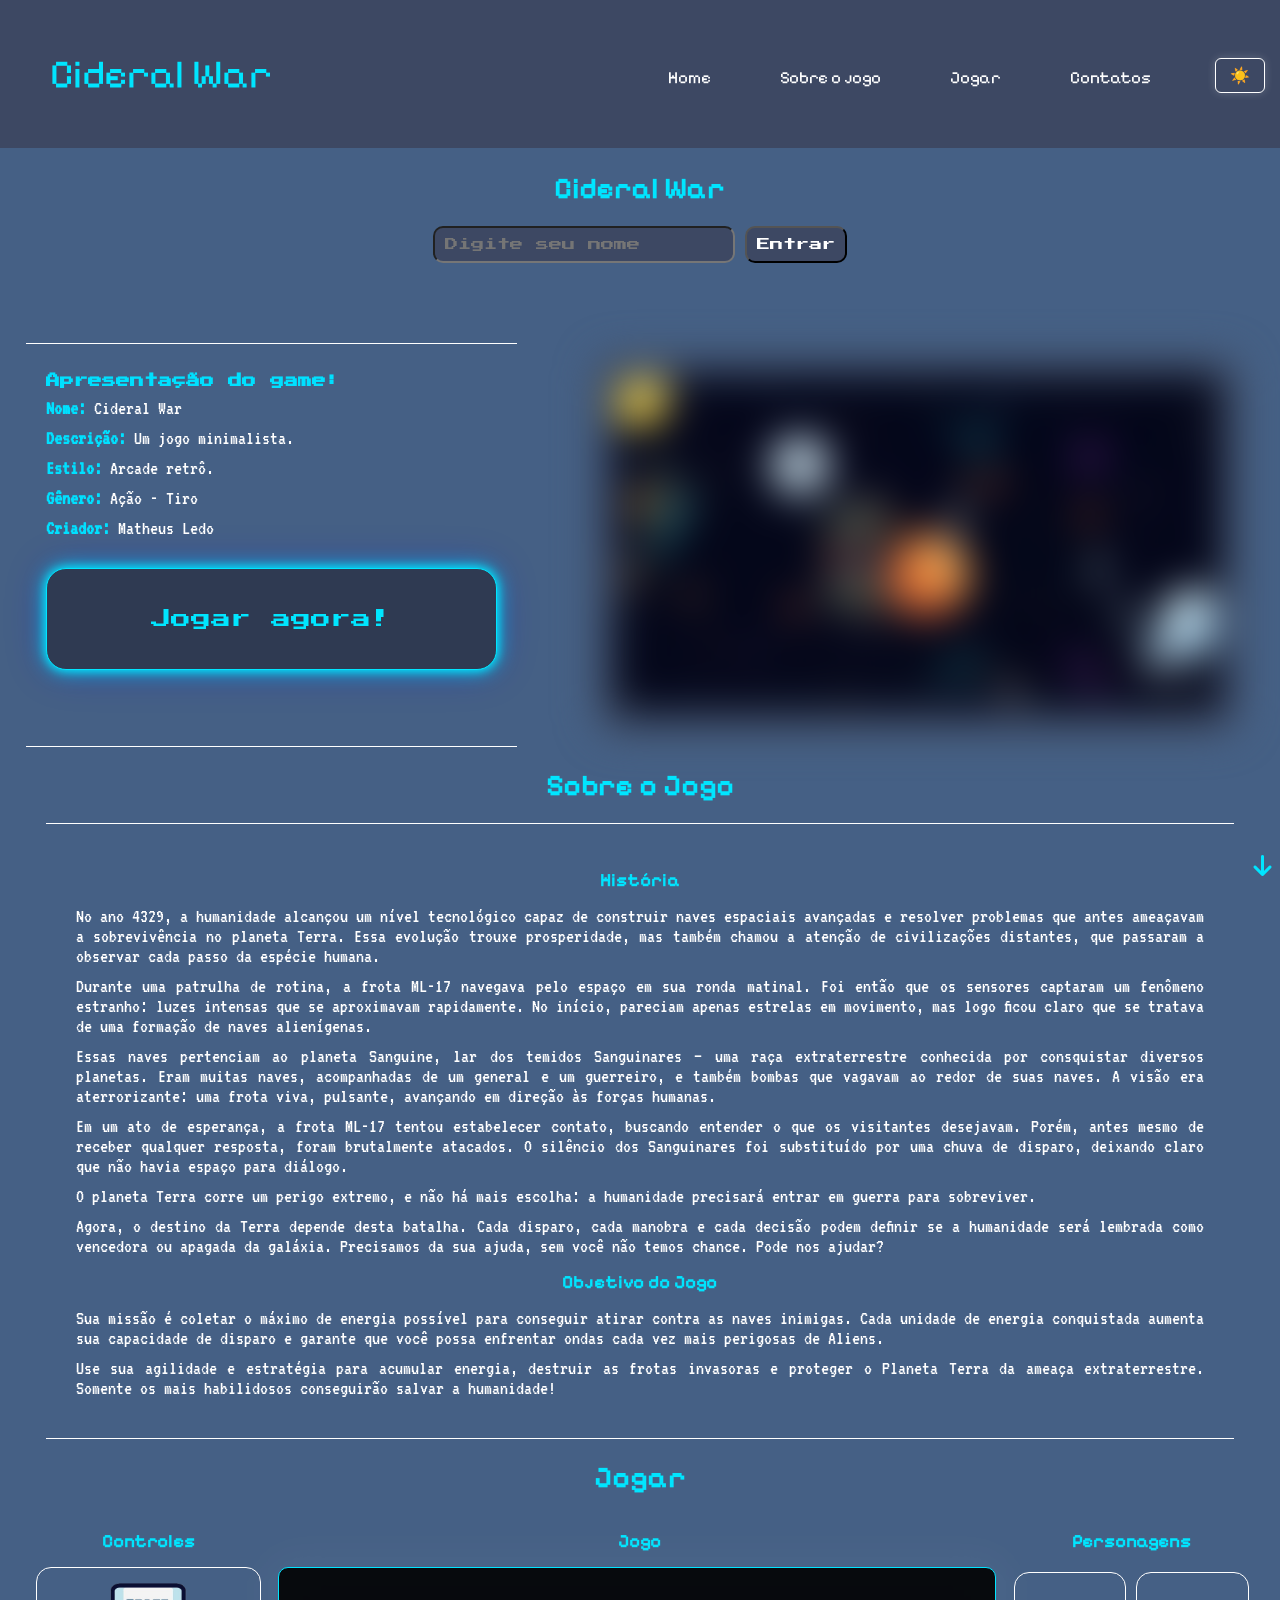
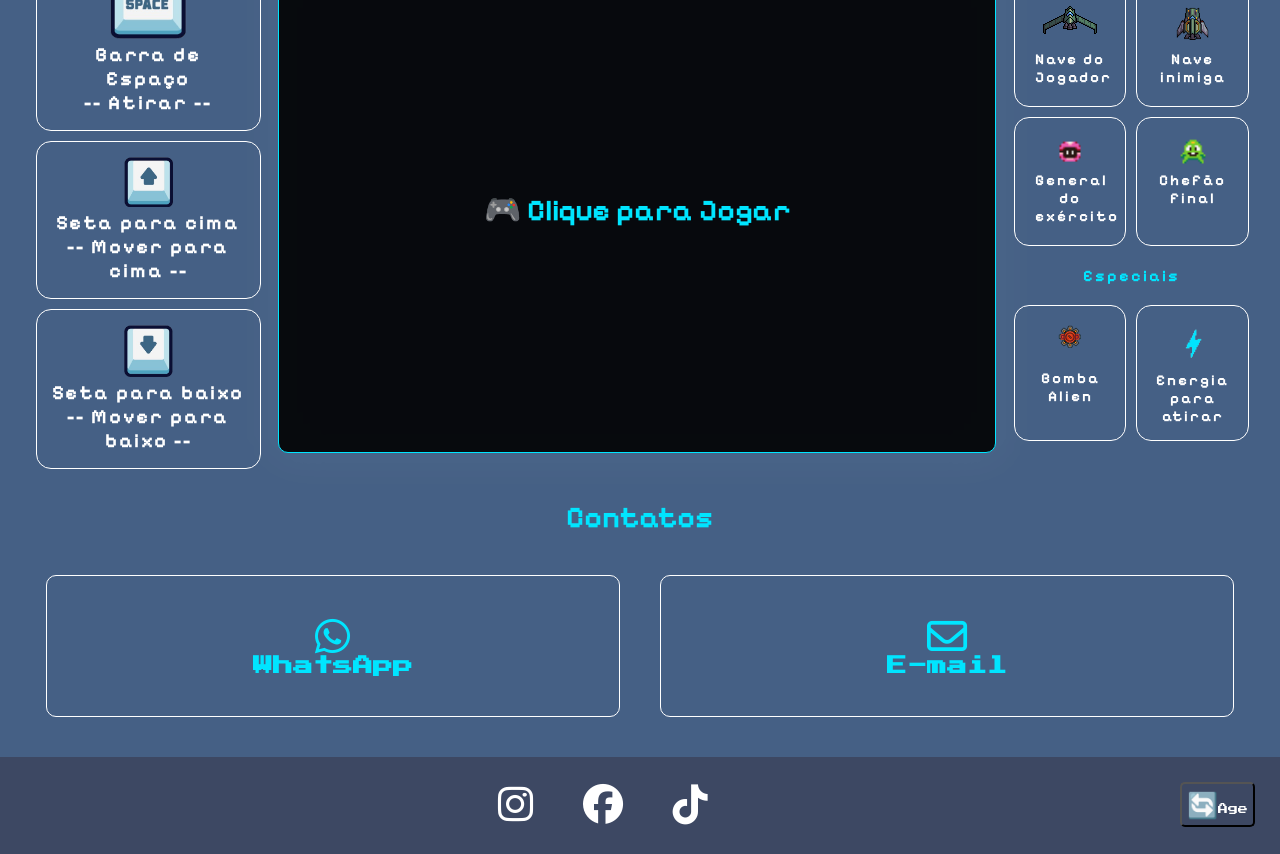
==== commit d7cefcee: "Finalização site" ====
--- a/index.html
+++ b/index.html
@@ -33,7 +33,7 @@
     <li><a href="#sobre_o_jogo">Sobre o jogo</a></li>
     <li><a href="#jogar">Jogar</a></li>
     <li><a href="#contatos">Contatos</a></li>
-    <li><button onclick="trocarTema()">🌙 / ☀️</button></li>
+    <li><button onclick="trocarTema()" id="temaBtn">🌙</button></li>
   </ul>
 </nav>
 
@@ -43,20 +43,43 @@
 </header>
 
 <main>
-    <section id="home">
-        <h2 class="h2_home">Cideral War</h2>
-        <div class="grid_home">
-            <div class="coluna_home">
-    <p>O jogo Cideral War é um jogo minimalista, criado para quem busca praticidade. Você não precisa baixar aplicativos ou se preocupar com atualizações.</p>
-    <p>É direto, rápido e no estilo clássico dos arcade games: simples de jogar, mas desafiador de dominar. Prepare-se para a ação!</p>
-    <p>Um arcade retrô com pegadas modernas, trazendo a nostalgia dos clássicos, mas com a agilidade e fluidez que você espera hoje!</p>
-   <a class="botao_home_jogar" href="#jogar">Jogar agora!</a>
-            </div>
-            <div class="coluna_imagemhome">
-                    <img src="IMG/Captura de tela 2026-04-05 163005.png" alt="Tela do Jogo">
-                </div>
-        </div>
-    </section>
+   
+
+  <section id="home">
+   
+
+    <h2 class="h2_home">Cideral War</h2>
+
+<div class="input_area">
+  <input type="text" id="nomeUsuario" placeholder="Digite seu nome">
+  <button onclick="mostrarBoasVindas()">Entrar</button>
+  </div>
+  <div>
+  <p id="mensagemUsuario"></p>
+</div>
+    <div class="grid_home">
+
+      <div class="coluna_home">
+        <section id="apresentacao">
+          <h1>Apresentação do game:</h1>
+
+          <p id="nomeJogo"></p>
+          <p id="descricaoJogo"></p>
+          <p id="estiloJogo"></p>
+          <p id="generoJogo"></p>
+          <p id="criadorJogo"></p>
+
+          <a class="botao_home_jogar" href="#jogar">Jogar agora!</a>
+        </section>
+      </div>
+
+      <div class="coluna_imagemhome" id="imghome">
+        <img src="IMG/Captura de tela 2026-04-05 163005.png" alt="Tela do Jogo">
+      </div>
+
+    </div>
+  </section>
+
 
     <section id="sobre_o_jogo">
         <h2>Sobre o Jogo</h2>
@@ -107,17 +130,18 @@
 
     <div class="container_jogo">
         
-        <!-- Overlay clicável -->
-        <div id="overlay" onclick="iniciarJogo()">
-            <h2>🎮 Clique para Jogar</h2>
-        </div>
 
         <!-- Iframe -->
         <iframe 
             id="meuJogo"
-            src="https://cideralwar.netlify.app/"
+            src="https://matheusledo1703.github.io/CIDERAL-WAR/"
             allowfullscreen>
         </iframe>
+
+          <!-- Overlay clicável -->
+        <div id="overlay">
+            <h2>🎮 Clique para Jogar</h2>
+        </div>
 
     </div>
 </div>
@@ -184,21 +208,6 @@
             </div>
         </div>
 
-  <script id="m3d9c8">
-window.addEventListener("scroll", function() {
-    const seta = document.querySelector(".coluna_seta");
-
-    const scrollAtual = window.scrollY;
-    const alturaTela = window.innerHeight;
-    const alturaTotal = document.documentElement.scrollHeight;
-
-    if (scrollAtual + alturaTela >= alturaTotal - 10) {
-        seta.classList.add("sumir");
-    } else {
-        seta.classList.remove("sumir");
-    }
-});
-</script>
      </section>
      
 </main>
@@ -206,41 +215,214 @@
     <a href="https://www.instagram.com/matheusledo__/" target="_blank" class="footer_instagram"><i class="fa-brands fa-instagram"></i> </a>
     <a href="https://www.facebook.com/matheus.ledo.568/" target="_blank"  class="footer_facebook"><i class="fa-brands fa-facebook"></i></a>
     <a href="https://www.tiktok.com/@math_ledo" target="_blank" class="footer_tiktok"><i class="fa-brands fa-tiktok"></i></a>
+    <button onclick="refazerVerificacao()" class="btn_footer" id="btn_footer">
+  <span class="emoji">🔄</span>Age
+</button>
 </footer>
 
 <script>
-function iniciarJogo() {
-    let iframe = document.getElementById("meuJogo");
-    let overlay = document.getElementById("overlay");
-
-    // entra em tela cheia
-    if (iframe.requestFullscreen) {
-        iframe.requestFullscreen();
-    }
-
-    // esconde overlay
-    overlay.style.display = "none";
-}
-
-// 👇 DETECTA SAÍDA DO FULLSCREEN (ESC)
+// ===============================
+// 🎮 CONTROLE DE IDADE
+// ===============================
+let idadeLiberada = false;
+
+document.addEventListener("DOMContentLoaded", () => {
+  verificarIdade();
+
+  const overlay = document.getElementById("overlay");
+
+  if (overlay) {
+    overlay.addEventListener("click", iniciarJogo);
+    overlay.addEventListener("touchstart", iniciarJogo);
+  }
+
+  const erro = document.getElementById("erroAcesso");
+  if (erro) erro.style.display = "none";
+});
+
+// ===============================
+// 🎮 VERIFICAR IDADE
+// ===============================
+function verificarIdade() {
+  const idade = Number(prompt("Digite sua idade:"));
+
+  const iframe = document.getElementById("meuJogo");
+  const imghome = document.getElementById("imghome");
+
+  if (!iframe || !imghome) return;
+
+  if (idade >= 12) {
+    idadeLiberada = true;
+
+    iframe.style.filter = "none";
+    iframe.style.pointerEvents = "auto";
+    imghome.style.filter = "none";
+
+    alert("✅ Acesso autorizado!");
+  } else {
+    idadeLiberada = false;
+
+    iframe.style.filter = "blur(20px)";
+    iframe.style.pointerEvents = "none";
+    imghome.style.filter = "blur(20px)";
+
+    alert("⛔ Acesso negado! Você não pode jogar.");
+  }
+}
+
+// botão footer
+function refazerVerificacao() {
+  verificarIdade();
+}
+
+// ===============================
+// 🎮 INICIAR JOGO
+// ===============================
+function iniciarJogo(e) {
+  if (e) {
+    e.preventDefault();
+    e.stopPropagation();
+  }
+
+  if (!idadeLiberada) {
+    alert("⛔ Acesso negado! Você não pode jogar.");
+    return;
+  }
+
+  const iframe = document.getElementById("meuJogo");
+  const overlay = document.getElementById("overlay");
+
+  if (!iframe || !overlay) return;
+
+  if (iframe.requestFullscreen) {
+    iframe.requestFullscreen();
+  }
+
+  overlay.style.display = "none";
+}
+
+// ===============================
+// 🔁 RESET FULLSCREEN
+// ===============================
 document.addEventListener("fullscreenchange", function() {
-    if (!document.fullscreenElement) {
-        resetarJogo();
-    }
+  if (!document.fullscreenElement) {
+    resetarJogo();
+  }
 });
 
-// 👇 FUNÇÃO DE RESET
 function resetarJogo() {
-    let iframe = document.getElementById("meuJogo");
-    let overlay = document.getElementById("overlay");
-
-    // reinicia o iframe (recarrega o jogo)
-    iframe.src = iframe.src;
-
-    // mostra novamente a tela inicial
-    overlay.style.display = "flex";
-}
+  const iframe = document.getElementById("meuJogo");
+  const overlay = document.getElementById("overlay");
+
+  if (!iframe || !overlay) return;
+
+  iframe.src = iframe.src;
+  overlay.style.display = "flex";
+}
+
+// ===============================
+// 🌙 TEMA
+// ===============================
+(function () {
+  const tema = localStorage.getItem("tema");
+  if (tema === "dark") {
+    document.documentElement.classList.add("dark-mode-start");
+  }
+})();
+
+window.onload = function () {
+  const btn = document.getElementById("temaBtn");
+  const tema = localStorage.getItem("tema");
+
+  if (!btn) return;
+
+  if (tema === "dark") {
+    document.body.classList.add("dark");
+    btn.textContent = "🌙";
+  } else {
+    document.body.classList.remove("dark");
+    btn.textContent = "☀️";
+  }
+};
+
+function trocarTema() {
+  document.body.classList.toggle("dark");
+
+  const btn = document.getElementById("temaBtn");
+  if (!btn) return;
+
+  if (document.body.classList.contains("dark")) {
+    btn.textContent = "🌙";
+    localStorage.setItem("tema", "dark");
+  } else {
+    btn.textContent = "☀️";
+    localStorage.setItem("tema", "light");
+  }
+}
+
+// ===============================
+// 🧠 DADOS DO JOGO
+// ===============================
+document.addEventListener("DOMContentLoaded", () => {
+  const set = (id, texto) => {
+    const el = document.getElementById(id);
+    if (el) el.innerHTML = texto;
+  };
+
+  const nome = "Cideral War";
+
+const descricao = "Um jogo minimalista, criado para quem busca praticidade. Você não precisa baixar aplicativos ou se preocupar com atualizações. É direto e rápido.";
+
+const estilo = "Inspirado no estilo clássico dos arcade games: simples de jogar, mas desafiador de dominar. Um arcade retrô com pegadas modernas, trazendo nostalgia com agilidade e fluidez.";
+
+const genero = "Ação - Tiro";
+
+const criador = "Criado por Matheus Ledo";
+
+  set("nomeJogo", "<span class='label'>Nome:</span> Cideral War");
+  set("descricaoJogo", "<span class='label'>Descrição:</span> Um jogo minimalista.");
+  set("estiloJogo", "<span class='label'>Estilo:</span> Arcade retrô.");
+  set("generoJogo", "<span class='label'>Gênero:</span> Ação - Tiro");
+  set("criadorJogo", "<span class='label'>Criador:</span> Matheus Ledo");
+});
+
+// ===============================
+// 👤 USUÁRIO
+// ===============================
+function mostrarBoasVindas() {
+  let nome = document.getElementById("nomeUsuario").value;
+  let msg = document.getElementById("mensagemUsuario");
+
+  if (!msg) return;
+
+  msg.innerText = nome.trim() === ""
+    ? "Digite seu nome!"
+    : "Seja bem-vindo, " + nome + "!";
+}
+
+// ===============================
+// 🔥 LANÇAMENTO
+// ===============================
+window.addEventListener("load", function() {
+  if (new Date().getFullYear() === 2026) {
+    alert("🔥 Grande Lançamento de Cideral War!");
+  }
+});
+
+// ===============================
+// ⬇️ SETA
+// ===============================
+window.addEventListener("scroll", function() {
+  const seta = document.querySelector(".coluna_seta");
+  if (!seta) return;
+
+  if (window.scrollY + window.innerHeight >= document.documentElement.scrollHeight - 10) {
+    seta.classList.add("sumir");
+  } else {
+    seta.classList.remove("sumir");
+  }
+});
 </script>
 
 </body>
-</html>                          +</html>
--- a/style.css
+++ b/style.css
@@ -3,6 +3,35 @@
     padding: 0;
     scroll-behavior: smooth;
     scroll-padding-top: 150px;
+    
+}
+
+
+:root {
+    /* ===== MODO CLARO ===== */
+    --background: #456085;
+    --text: #ffffff;
+
+    --primary: #3d4863;
+    --secondary: #4C586B;
+
+     --section-dark: #2f3a52;
+
+
+}
+
+body.dark {
+    /* ===== MODO ESCURO ===== */
+    --background: #01091c;
+    --text: #ffffff;
+
+    --primary: #02000b;
+    --secondary: #000000;
+
+    --border: #ffffff;
+    --accent: #00E5FF;
+
+     --section-dark: #03112e;
 }
 
 @keyframes piscar {
@@ -92,11 +121,12 @@
     
 
 body {
-    background-color: #010612;
+    background-color: var(--background);
+    color: var(--text);
 }
 
  header {
-    background-color: black ;
+     background-color: var(--primary);
     position: fixed;
     top: 0;
     z-index: 10000;
@@ -124,7 +154,9 @@
 
     li {
       display: inline-block;
-      padding: 25px;
+      padding: 20px;
+      margin-right: 15px;
+      margin-top: 18px;
 
       a {
         text-align: center;
@@ -136,31 +168,35 @@
         font-weight: 400;
         vertical-align: middle; 
       }
-
-      button {
-        all: unset; /* remove TUDO do botão */
-    
+button {
+    all: unset;
+
     display: inline-block;
     padding: 7px 14px;
-    
+    cursor: pointer;
+    border-radius: 6px;
+
     background-color: var(--primary);
     color: var(--text);
+
+    border: 1px solid var(--text);
+
+    box-shadow: 0 0 8px rgba(255,255,255,0.2);
+    transition: 0.2s;
     
-    cursor: pointer;
-    border-radius: 5px;
-    font-family: inherit;
-    background-color: #020d27;
-    border: 1px solid white;
-    color: white;
-        
-      }
-    }
-  }
+}
+
+button:hover {
+    box-shadow: 0 0 12px rgba(255,255,255,0.5);
+    transform: scale(1.05);
+}
+  }
+}
 }
  }
 
  main {
-    background-color: #010612;
+      background-color: var(--background);
     margin: auto;
     width: 96%;
     padding: 20px;
@@ -194,9 +230,48 @@
         font-family: "VT323";
         font-size: 20px;
         font-weight: 300;
+         color: var(--text);
+    }
+#home {
+
+
+.input_area {
+   display: flex;
+  justify-content: center;
+  align-items: center;
+  gap: 10px;
+     button {
+        margin-top: 0;
+        font-family: "Press Start 2P";
+        background-color: var(--primary);
         color: white;
-    }
-#home {
+        padding: 10px;
+        border-radius: 10px;
+        float: center;
+        margin: 0;
+    }
+    
+    #nomeUsuario {
+        margin-top: 0px;
+        font-family: "Press Start 2P";
+        background-color: var(--primary);
+        color: white;
+        padding: 10px;
+        border-radius: 10px;
+       float: center;
+    }
+
+}
+#mensagemUsuario {
+    font-family: "Press Start 2P";
+    text-align: center;
+    color: white;
+     margin-top: 20px;
+     margin-bottom: 80px;
+  font-size: 18px;
+}
+
+
     .grid_home {
         display: grid;
         grid-template-columns: 40% 60%;
@@ -209,12 +284,21 @@
         text-align: justify;
         padding-left: 20px;
         padding-right: 20px;
+        h1 {
+            color: #00E0FF;
+            font-family: "Press Start 2P";
+            font-size: 14px;
+        }
+        .label {
+    color: #00E0FF; /* azul neon estilo game */
+    font-weight: bold;
+}
 
         .botao_home_jogar {
                 margin-top: 30px;
                 display: block;
                 border: 1px solid #00E5FF;
-                background-color: #04153e;
+                 background-color: var(--section-dark);
                 color: #00E5FF;
                 border-radius: 20px;
                 font-family: "Press Start 2P";
@@ -224,7 +308,7 @@
                 text-decoration: none;
                 animation: piscar 1.5s infinite;
                  box-shadow: 0 0 10px #00E5FF,
-                0 0 20px #00E5FF,
+                0 0 20px #00e5ff,
                 0 0 40px #00E5
 }
 
@@ -238,7 +322,7 @@
         margin: 15px;
         margin-left: 80px;
         text-align: center;
-        background-color: #020d27;
+        background-color: var(--section-dark);
         img {
             width: 100%;
             height: auto;
@@ -331,7 +415,6 @@
     top: 0;
     left: 0;
     width: 96.5%;
-    max-width: 854px;
     height: 480px;
     padding: 2px;
     margin-top:  52px;
@@ -356,11 +439,12 @@
                 border: 1px solid white;
                 border-radius: 10px;
                 width: 96.5%;
-                 max-width: 854px;
                 height: 480px;
                 border-radius: 10px;
                 padding: 2px ;
                 margin-left: 7px;
+            align-items: center;
+
 }
             }
 
@@ -509,7 +593,7 @@
 
 
     #contatos {
-    background-color: #010612;
+    background-color: var(--background);
 
 
     .a_contatos_whatsapp {
@@ -532,10 +616,11 @@
         .grid_contatos {
         display: grid;
         grid-template-columns: 50% 50%;
+        background-color: var(--background);
       
             .coluna {
                 border: 1px solid rgb(255, 255, 255);
-                background-color: #010612;
+                background-color: var(--background);
                 border-radius: 10px;
                 margin: 20px;
                 text-align: center;
@@ -570,7 +655,8 @@
 }
 
 footer {
-    background-color: black;
+    background-color: var(--primary); /* fundo do footer */
+    color: var(--text); /* texto do footer */
     text-align: center;
     font-size: 40px;
     text-decoration: none;
@@ -590,6 +676,219 @@
         padding: 20px;
         color: white;
     }
-}
-
-      +    button {
+        background-color: var(--primary);
+        color: white;
+        padding: 5px;
+        border-radius: 5px;
+        float: right;
+        font-family: "Press Start 2P";
+        font-size: 10px;
+        text-align: center;
+        cursor: pointer;
+        .emoji {
+            font-size: 25px;
+        }
+    }
+}
+
+
+@media (max-width: 768px) {
+
+  *,
+  *::before,
+  *::after {
+    box-sizing: border-box;
+  }
+
+  body {
+    margin: 0 !important;
+    padding: 0 !important;
+    overflow-x: hidden;
+  }
+
+  main, section, #home, #jogar, #contatos, footer {
+    width: 100% !important;
+    max-width: 100% !important;
+    margin: 0 !important;
+    padding: 10px !important;
+  }
+
+  /* ================= HEADER ================= */
+  header {
+    position: fixed !important;
+    padding: 10px !important;
+    text-align: center;
+  }
+
+  header .a_fora_nav {
+    float: none !important;
+    display: block !important;
+    padding: 10px !important;
+    font-size: 28px !important;
+  }
+
+  header nav {
+    float: none !important;
+    display: block !important;
+    margin-top: 10px;
+  }
+
+  header nav ul {
+    padding: 0;
+  }
+
+  header nav ul li {
+    display: block !important;
+    margin: 5px 0 !important;
+    padding: 5px !important;
+  }
+
+  /* ================= REMOVE GRIDS ================= */
+  .grid_home,
+  .grid_jogar,
+  .grid_contatos {
+    display: block !important;
+  }
+
+  .grid_home > *,
+  .grid_jogar > *,
+  .grid_contatos > * {
+    width: 100% !important;
+    display: block !important;
+    float: none !important;
+  }
+
+  /* ================= COLUNAS ================= */
+  .coluna_home {
+    margin-top: 200px;
+  }
+
+  .coluna_home .coluna_imagemhome,
+  .coluna_home .coluna_controles,
+  .coluna_home .coluna_jogo,
+  .coluna_home .coluna_elementos {
+    width: 100% !important;
+    margin: 10px 0 !important;
+  }
+
+  /* ================= IMAGENS ================= */
+  .coluna_imagemhome {
+    margin: 0 !important;
+  }
+
+  .coluna_imagemhome img {
+    width: 100% !important;
+    height: auto !important;
+  }
+
+  /* ================= HOME ================= */
+  #home .input_area {
+    margin-top: 230px;
+    font-size: 15px;
+  }
+
+  #home .apresentacao h1 {
+    margin-top: -80px !important;
+  }
+
+  /* ================= JOGO ================= */
+  #jogar .grid_jogar .container_jogo {
+    position: relative;
+    width: 100%;
+    aspect-ratio: 854 / 480;
+    border: 2px solid #00E5FF;
+    border-radius: 10px;
+    overflow: hidden;
+    box-sizing: border-box;
+  }
+
+  #jogar .grid_jogar .container_jogo iframe {
+    position: absolute;
+    top: 0;
+    left: 0;
+    width: 100%;
+    height: 100%;
+    border: none !important;
+    outline: none;
+    box-shadow: none;
+    display: block;
+  }
+
+  /* ================= OVERLAY ================= */
+  #jogar .grid_jogar .container_jogo #overlay {
+    position: absolute;
+    top: 0;
+    left: 0;
+    width: 100%;
+    height: 100%;
+
+    display: flex;
+    justify-content: center;
+    align-items: center;
+
+    background: rgba(0, 0, 0, 0.9);
+    color: white;
+
+    z-index: 999;
+
+    border: none;
+    outline: none;
+    box-shadow: none;
+
+    margin: 0;
+    padding: 0;
+  }
+
+  #jogar .grid_jogar .container_jogo #overlay h2 {
+    margin: 0;
+    border: none;
+  }
+
+  /* ================= ELEMENTOS ================= */
+  .dupla_principais,
+  .dupla_boss,
+  .dupla_especiais {
+    display: block !important;
+  }
+
+  /* ================= CONTATOS ================= */
+  #contatos .grid_contatos {
+    padding: 0 !important;
+    margin: 0 !important;
+  }
+
+  #contatos .grid_contatos .coluna {
+    margin: 10px 0 !important;
+    width: 100% !important;
+  }
+
+  /* ================= AJUSTES ================= */
+  .h2_home {
+    margin-top: 20px !important;
+  }
+
+  footer {
+    margin-bottom: 0 !important;
+    padding-bottom: 15px !important;
+  }
+
+  /* ================= SETA ================= */
+  .grid_seta_descer .coluna_seta {
+    text-align: right;
+    position: fixed;
+    bottom: 20px;
+    left: 95.7%;
+    font-size: 18px;
+    color: #00E5FF;
+    z-index: 1000;
+    opacity: 1;
+    transition: opacity 0.3s ease;
+  }
+
+  .grid_seta_descer .coluna_seta.sumir {
+    opacity: 0;
+    pointer-events: none;
+  }
+
+}
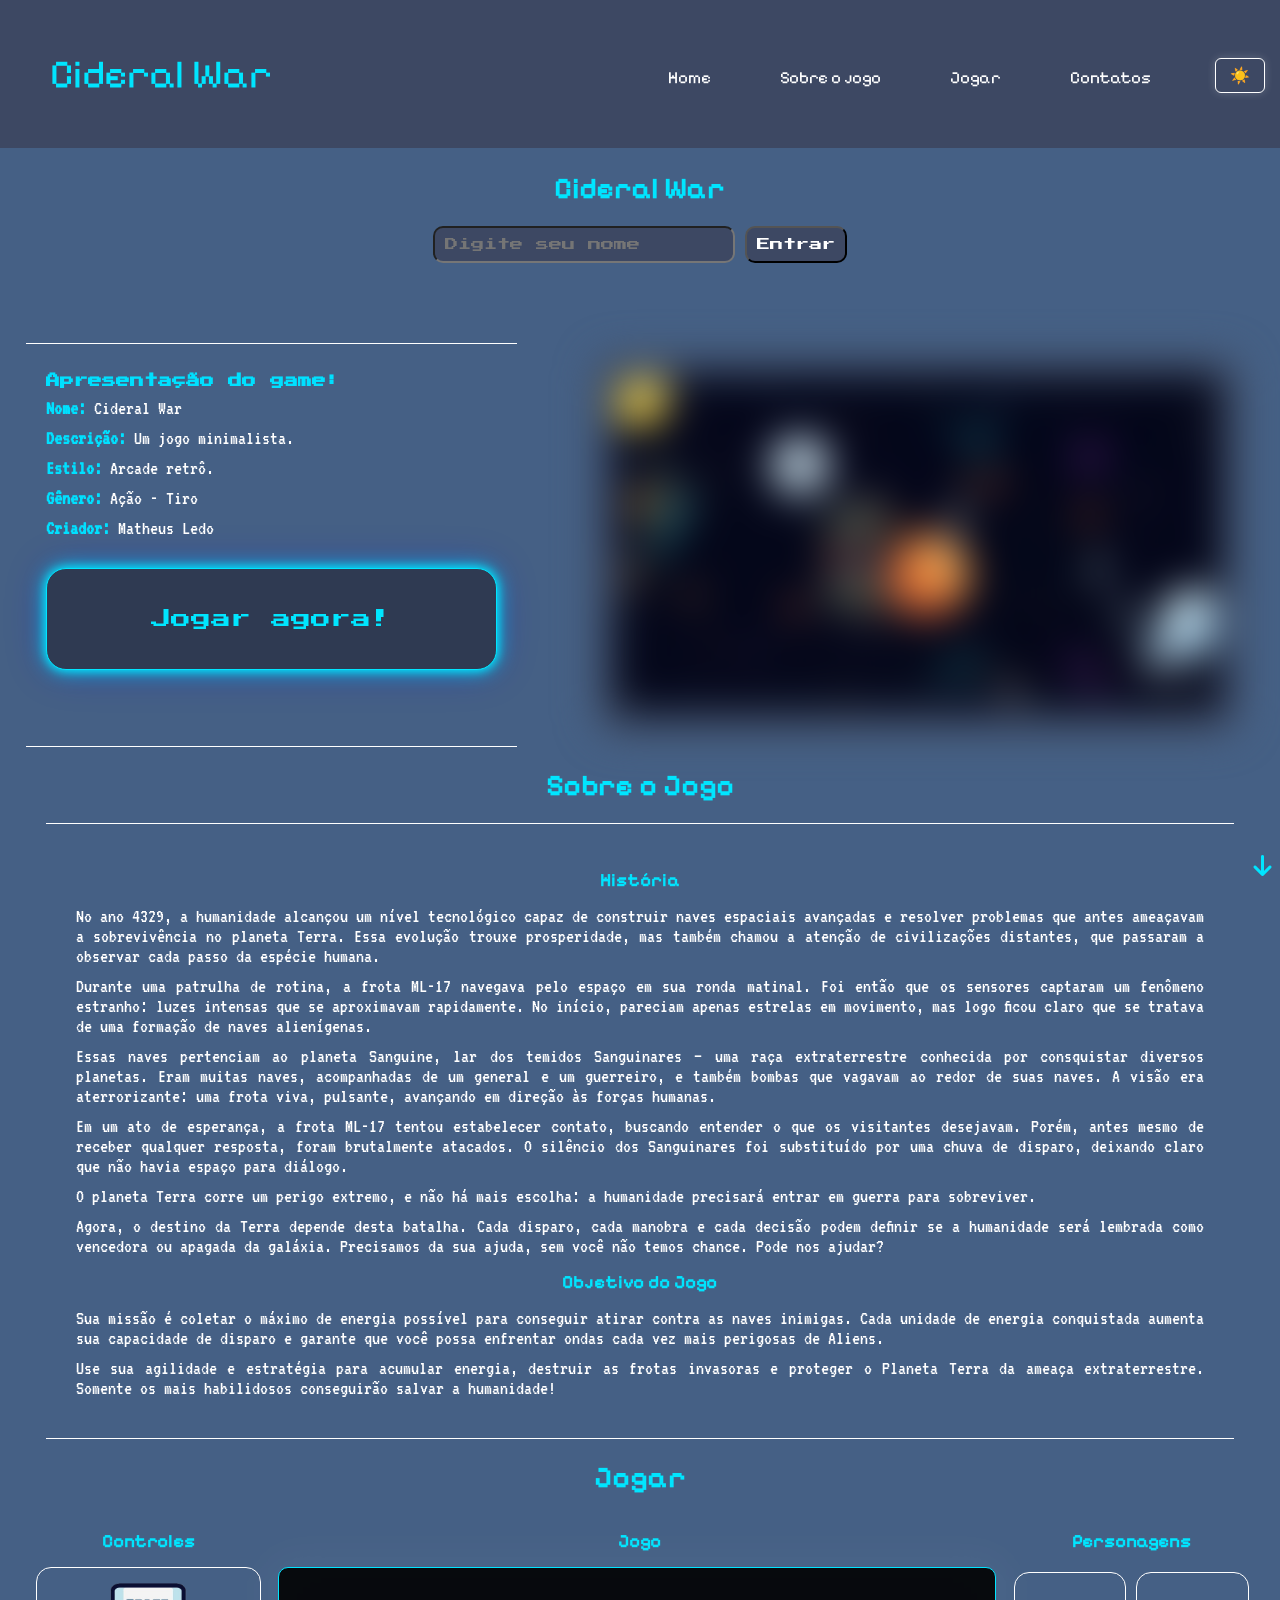
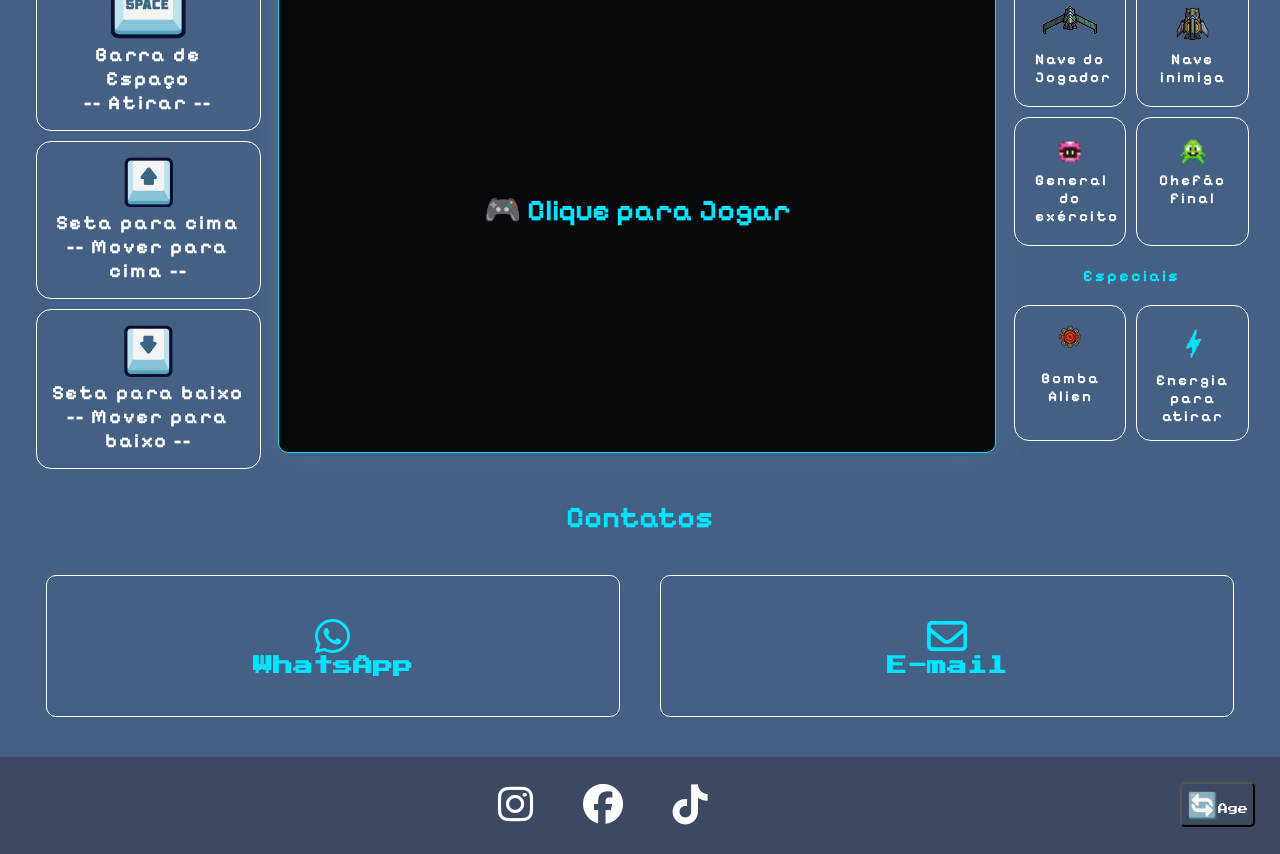
==== commit 58e10a09: "Inclusão da idade minima no JS" ====
--- a/index.html
+++ b/index.html
@@ -244,7 +244,7 @@
 // 🎮 VERIFICAR IDADE
 // ===============================
 function verificarIdade() {
-  const idade = Number(prompt("Digite sua idade:"));
+  const idade = Number(prompt("Idade mímima necessária = 12 anos \nDigite sua idade:"));
 
   const iframe = document.getElementById("meuJogo");
   const imghome = document.getElementById("imghome");
